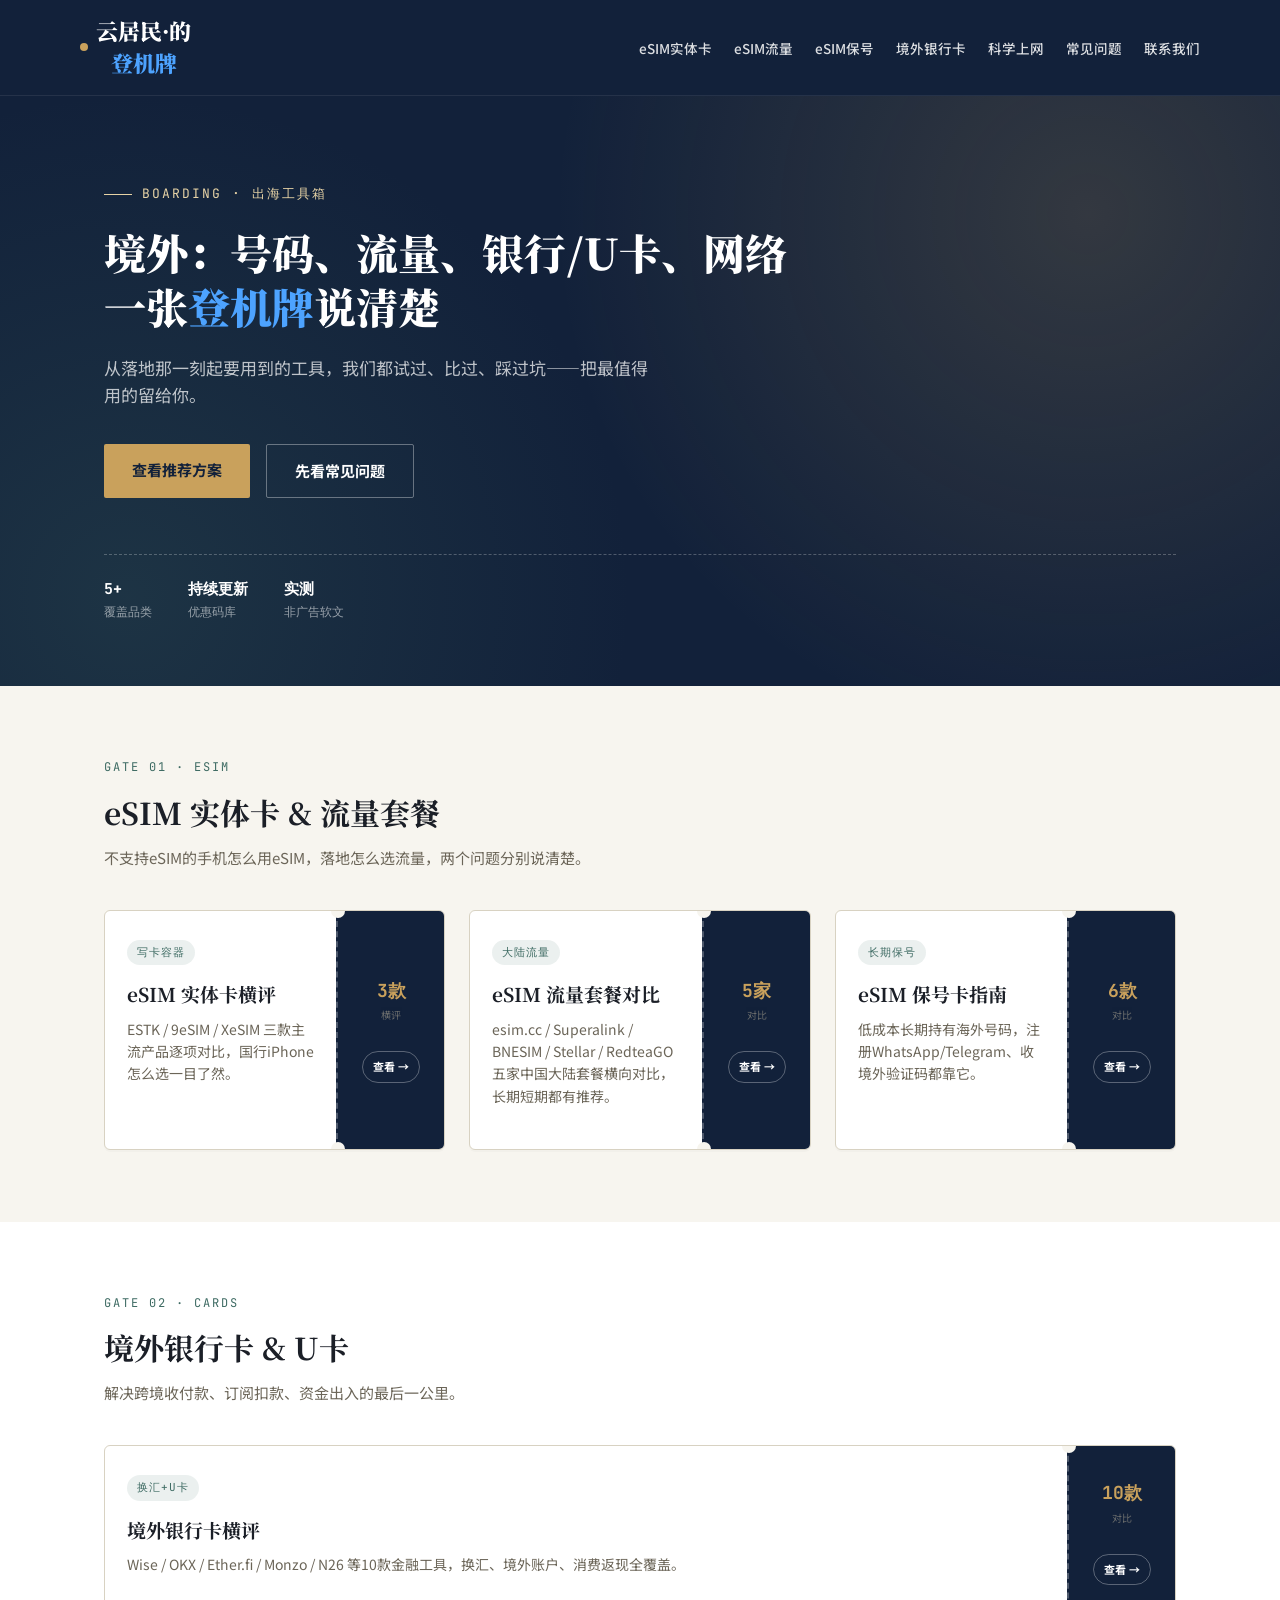
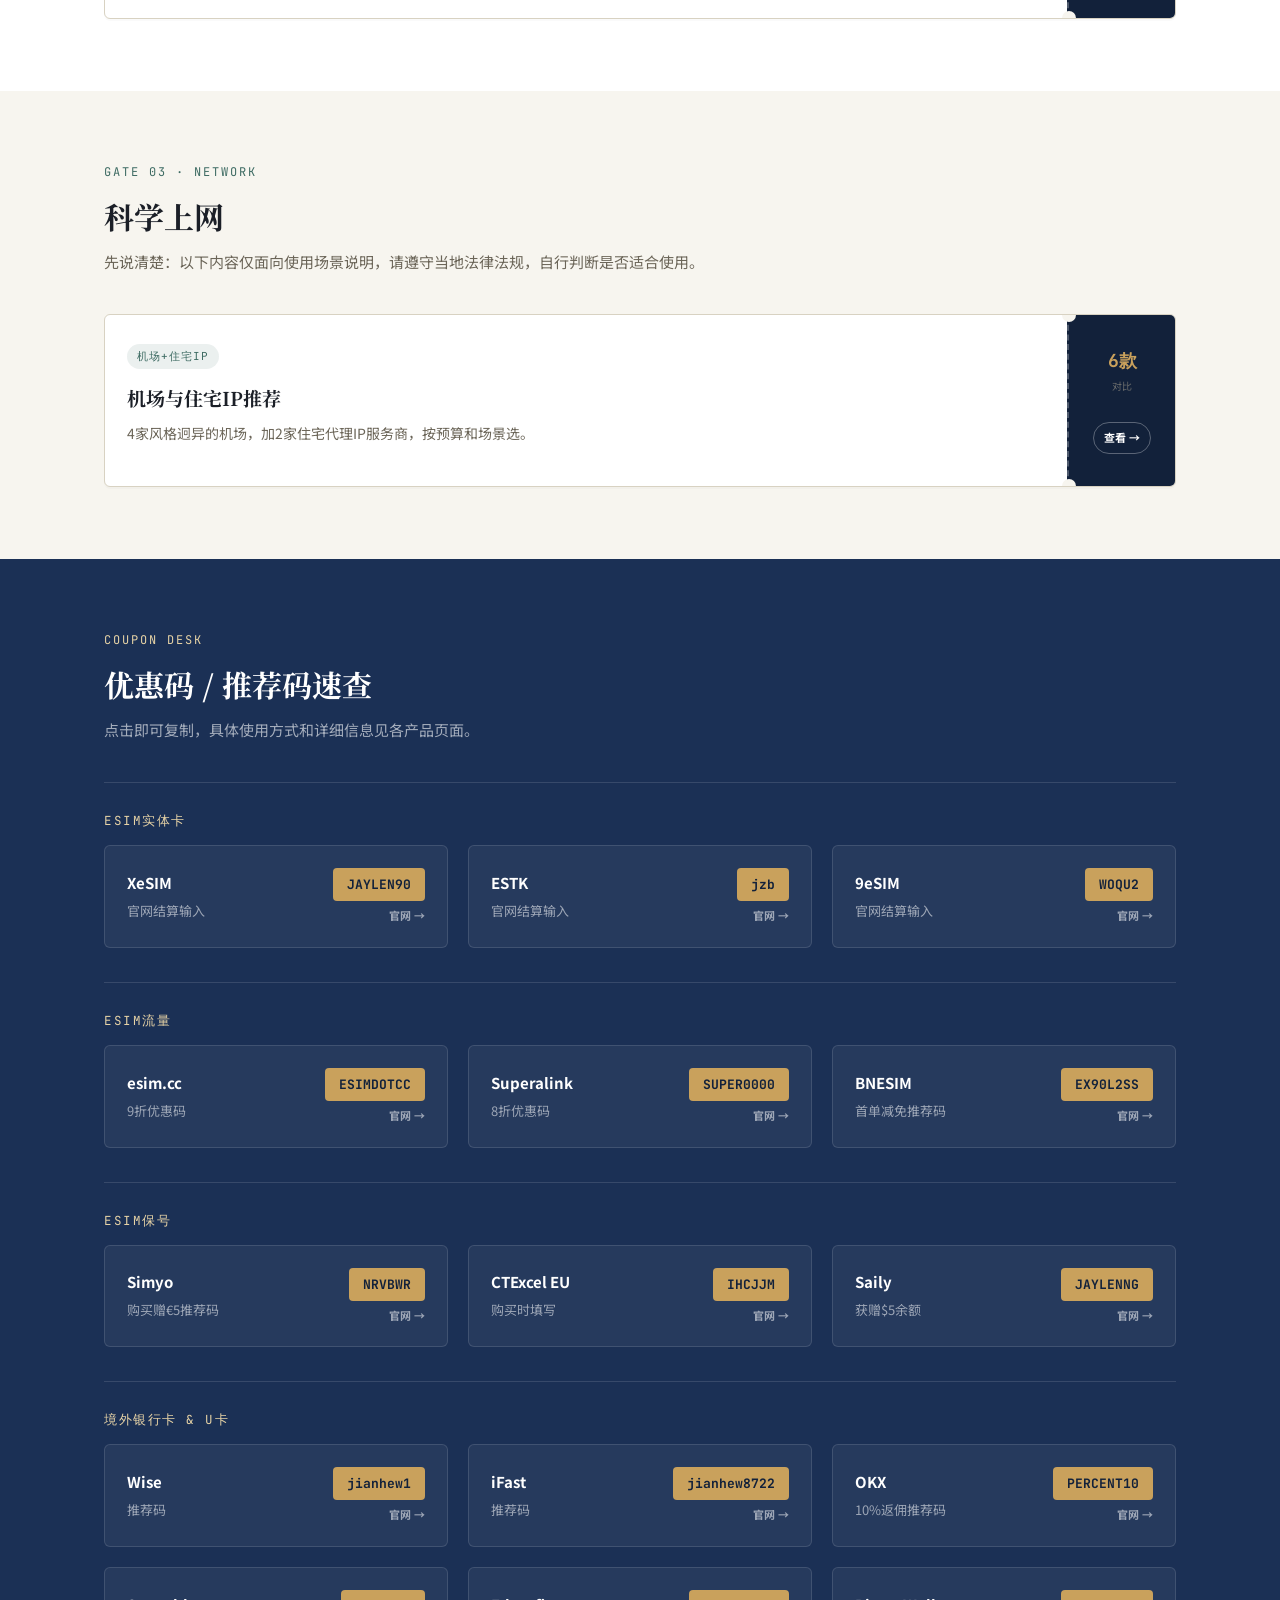
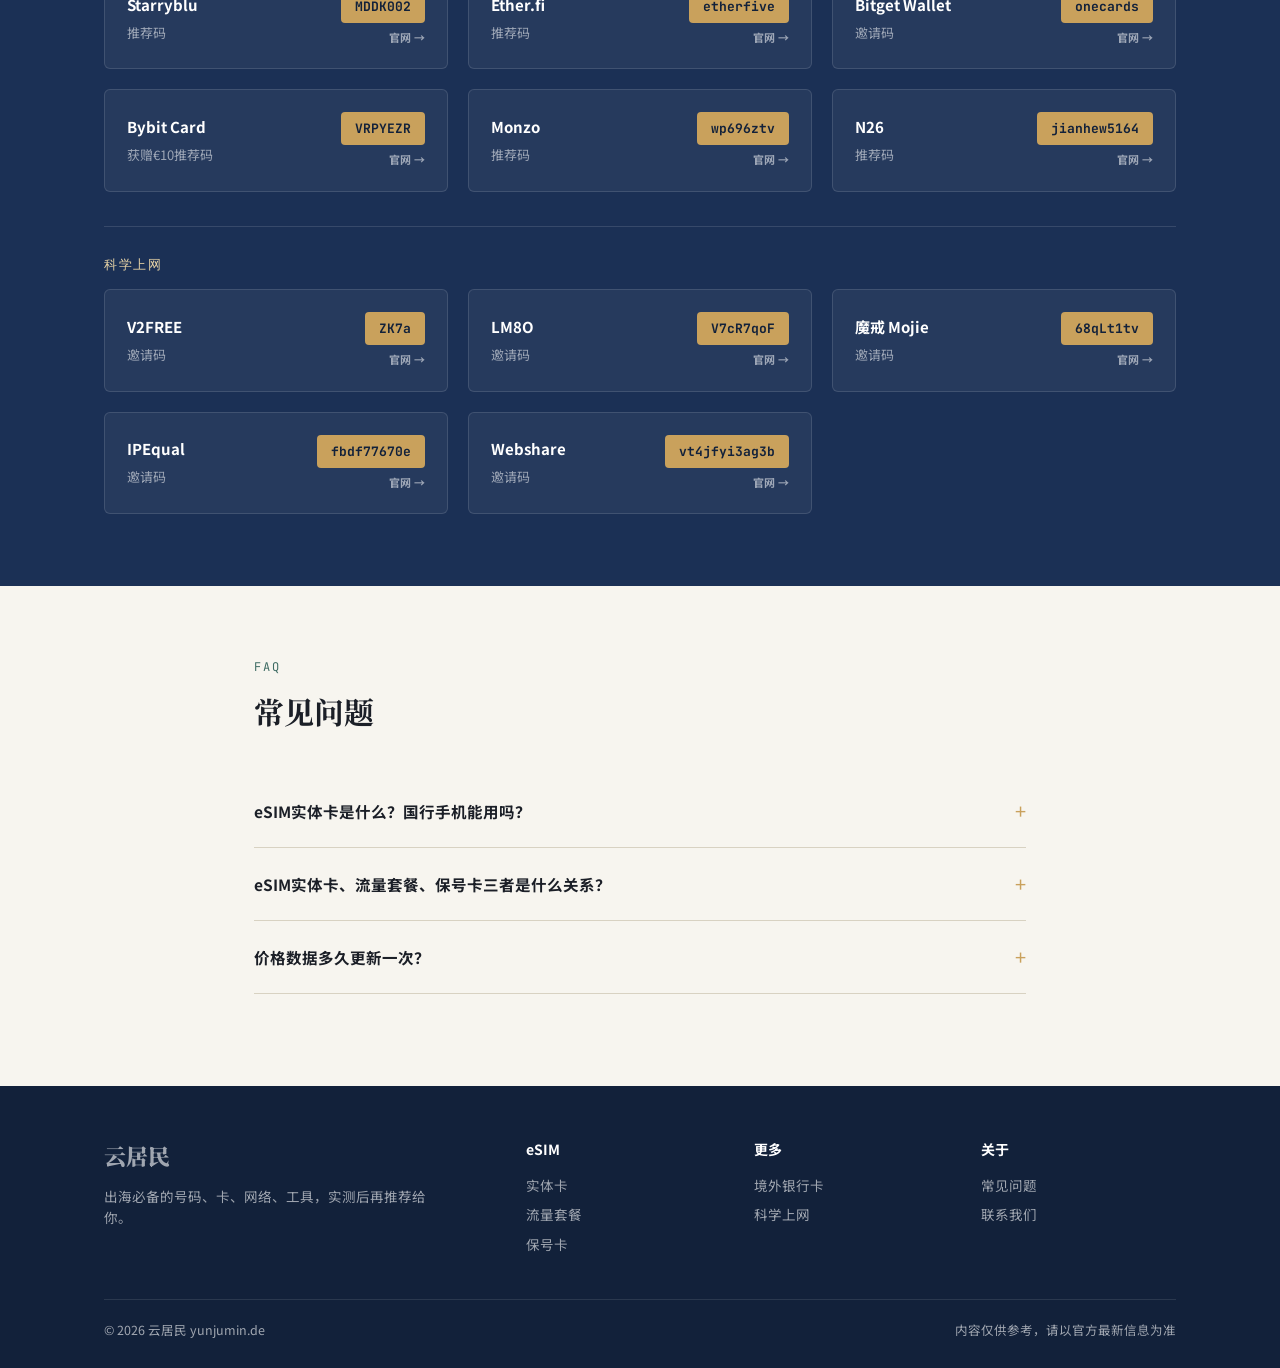
==== index.html @ b4d91a2b "Add files via upload" ====
<!DOCTYPE html>
<html lang="zh-CN">
<head>
<meta charset="UTF-8">
<meta name="viewport" content="width=device-width, initial-scale=1.0">
<title>云居民 · 出海工具箱</title>
<link rel="preconnect" href="https://fonts.googleapis.com">
<link href="https://fonts.googleapis.com/css2?family=Noto+Serif+SC:wght@600;700;900&family=Noto+Sans+SC:wght@400;500;700&family=JetBrains+Mono:wght@400;600&display=swap" rel="stylesheet">
<link rel="stylesheet" href="style.css">
<script src="analytics.js"></script>
</head>
<body>

<header>
  <div class="wrap nav-inner">
    <a href="index.html" class="logo"><span class="dot"></span><span class="logo-text">云居民·的<br><span class="logo-highlight">登机牌</span></span></a>
    <nav>
      <button class="nav-toggle" id="navToggle" aria-label="打开菜单">☰</button>
      <ul id="navList">
        <li><a href="esim-card.html">eSIM实体卡</a></li>
        <li><a href="esim.html">eSIM流量</a></li>
        <li><a href="keepnumber.html">eSIM保号</a></li>
        <li><a href="fxcard.html">境外银行卡</a></li>
        <li><a href="network.html">科学上网</a></li>
        <li><a href="index.html#faq">常见问题</a></li>
        <li><a href="contact.html">联系我们</a></li>
      </ul>
    </nav>
  </div>
</header>
<script>
  document.getElementById('navToggle').addEventListener('click', function(){
    document.getElementById('navList').classList.toggle('open');
  });
</script>

<section class="hero">
  <div class="wrap hero-inner">
    <div class="hero-eyebrow">BOARDING · 出海工具箱</div>
    <h1>境外：号码、流量、银行/U卡、网络<br>一张<span>登机牌</span>说清楚</h1>
    <p class="lead">从落地那一刻起要用到的工具，我们都试过、比过、踩过坑——把最值得用的留给你。</p>
    <div class="hero-actions">
      <a href="esim-card.html" class="btn btn-primary">查看推荐方案</a>
      <a href="#faq" class="btn btn-ghost">先看常见问题</a>
    </div>
    <div class="boarding-strip">
      <div><b>5+</b>覆盖品类</div>
      <div><b>持续更新</b>优惠码库</div>
      <div><b>实测</b>非广告软文</div>
    </div>
  </div>
</section>

<section class="section" id="esim">
  <div class="wrap">
    <div class="section-head">
      <div class="section-eyebrow">Gate 01 · eSIM</div>
      <h2>eSIM 实体卡 &amp; 流量套餐</h2>
      <p>不支持eSIM的手机怎么用eSIM，落地怎么选流量，两个问题分别说清楚。</p>
    </div>
    <div class="ticket-grid">
      <div class="ticket">
        <div class="ticket-main">
          <span class="ticket-tag">写卡容器</span>
          <h3>eSIM 实体卡横评</h3>
          <p>ESTK / 9eSIM / XeSIM 三款主流产品逐项对比，国行iPhone怎么选一目了然。</p>
        </div>
        <div class="ticket-stub">
          <div class="price mono">3款</div>
          <div class="price-note">横评</div>
          <a href="esim-card.html">查看 →</a>
        </div>
      </div>
      <div class="ticket">
        <div class="ticket-main">
          <span class="ticket-tag">大陆流量</span>
          <h3>eSIM 流量套餐对比</h3>
          <p>esim.cc / Superalink / BNESIM / Stellar / RedteaGO 五家中国大陆套餐横向对比，长期短期都有推荐。</p>
        </div>
        <div class="ticket-stub">
          <div class="price mono">5家</div>
          <div class="price-note">对比</div>
          <a href="esim.html">查看 →</a>
        </div>
      </div>
      <div class="ticket">
        <div class="ticket-main">
          <span class="ticket-tag">长期保号</span>
          <h3>eSIM 保号卡指南</h3>
          <p>低成本长期持有海外号码，注册WhatsApp/Telegram、收境外验证码都靠它。</p>
        </div>
        <div class="ticket-stub">
          <div class="price mono">6款</div>
          <div class="price-note">对比</div>
          <a href="keepnumber.html">查看 →</a>
        </div>
      </div>
    </div>
  </div>
</section>

<section class="section" id="card" style="background:var(--white);">
  <div class="wrap">
    <div class="section-head">
      <div class="section-eyebrow">Gate 02 · Cards</div>
      <h2>境外银行卡 &amp; U卡</h2>
      <p>解决跨境收付款、订阅扣款、资金出入的最后一公里。</p>
    </div>
    <div class="ticket-grid">
      <div class="ticket">
        <div class="ticket-main">
          <span class="ticket-tag">换汇+U卡</span>
          <h3>境外银行卡横评</h3>
          <p>Wise / OKX / Ether.fi / Monzo / N26 等10款金融工具，换汇、境外账户、消费返现全覆盖。</p>
        </div>
        <div class="ticket-stub">
          <div class="price mono">10款</div>
          <div class="price-note">对比</div>
          <a href="fxcard.html">查看 →</a>
        </div>
      </div>
    </div>
  </div>
</section>

<section class="section" id="network">
  <div class="wrap">
    <div class="section-head">
      <div class="section-eyebrow">Gate 03 · Network</div>
      <h2>科学上网</h2>
      <p>先说清楚：以下内容仅面向使用场景说明，请遵守当地法律法规，自行判断是否适合使用。</p>
    </div>
    <div class="ticket-grid">
      <div class="ticket">
        <div class="ticket-main">
          <span class="ticket-tag">机场+住宅IP</span>
          <h3>机场与住宅IP推荐</h3>
          <p>4家风格迥异的机场，加2家住宅代理IP服务商，按预算和场景选。</p>
        </div>
        <div class="ticket-stub">
          <div class="price mono">6款</div>
          <div class="price-note">对比</div>
          <a href="network.html">查看 →</a>
        </div>
      </div>
    </div>
  </div>
</section>

<section class="section coupon-section">
  <div class="wrap">
    <div class="section-head">
      <div class="section-eyebrow">Coupon Desk</div>
      <h2>优惠码 / 推荐码速查</h2>
      <p>点击即可复制，具体使用方式和详细信息见各产品页面。</p>
    </div>

    <div class="coupon-subhead">eSIM实体卡</div>
    <div class="coupon-grid">
      <div class="coupon-card">
        <div><div class="name">XeSIM</div><div class="desc">官网结算输入</div></div>
        <div class="coupon-actions">
          <button class="coupon-code" onclick="navigator.clipboard.writeText('JAYLEN90');this.innerText='已复制'">JAYLEN90</button>
        <a class="coupon-site-link" href="https://xesim.cc/?DIST=RUZCFVo%3D" target="_blank" rel="noopener">官网 →</a>
        </div>
      </div>
      <div class="coupon-card">
        <div><div class="name">ESTK</div><div class="desc">官网结算输入</div></div>
        <div class="coupon-actions">
          <button class="coupon-code" onclick="navigator.clipboard.writeText('jzb');this.innerText='已复制'">jzb</button>
        <a class="coupon-site-link" href="https://store.estk.me/?code=jzb" target="_blank" rel="noopener">官网 →</a>
        </div>
      </div>
      <div class="coupon-card">
        <div><div class="name">9eSIM</div><div class="desc">官网结算输入</div></div>
        <div class="coupon-actions">
          <button class="coupon-code" onclick="navigator.clipboard.writeText('WOQU2');this.innerText='已复制'">WOQU2</button>
        <a class="coupon-site-link" href="https://www.9esim.com/?coupon=WOQU2" target="_blank" rel="noopener">官网 →</a>
        </div>
      </div>
    </div>

    <div class="coupon-subhead">eSIM流量</div>
    <div class="coupon-grid">
      <div class="coupon-card">
        <div><div class="name">esim.cc</div><div class="desc">9折优惠码</div></div>
        <div class="coupon-actions">
          <button class="coupon-code" onclick="navigator.clipboard.writeText('ESIMDOTCC');this.innerText='已复制'">ESIMDOTCC</button>
        <a class="coupon-site-link" href="https://www.esim.cc/?affiliate=ESIMDOTCC" target="_blank" rel="noopener">官网 →</a>
        </div>
      </div>
      <div class="coupon-card">
        <div><div class="name">Superalink</div><div class="desc">8折优惠码</div></div>
        <div class="coupon-actions">
          <button class="coupon-code" onclick="navigator.clipboard.writeText('SUPER0000');this.innerText='已复制'">SUPER0000</button>
        <a class="coupon-site-link" href="https://www.superalink.com/en/destination/aff/SUPER0000" target="_blank" rel="noopener">官网 →</a>
        </div>
      </div>
      <div class="coupon-card">
        <div><div class="name">BNESIM</div><div class="desc">首单减免推荐码</div></div>
        <div class="coupon-actions">
          <button class="coupon-code" onclick="navigator.clipboard.writeText('EX90L2SS');this.innerText='已复制'">EX90L2SS</button>
        <a class="coupon-site-link" href="https://apps.bnesim.com/?esim_app=1" target="_blank" rel="noopener">官网 →</a>
        </div>
      </div>
    </div>

    <div class="coupon-subhead">eSIM保号</div>
    <div class="coupon-grid">
      <div class="coupon-card">
        <div><div class="name">Simyo</div><div class="desc">购买赠€5推荐码</div></div>
        <div class="coupon-actions">
          <button class="coupon-code" onclick="navigator.clipboard.writeText('NRVBWR');this.innerText='已复制'">NRVBWR</button>
        <a class="coupon-site-link" href="https://www.simyo.nl/sim-only/bestellen?referer=NRVBWR" target="_blank" rel="noopener">官网 →</a>
        </div>
      </div>
      <div class="coupon-card">
        <div><div class="name">CTExcel EU</div><div class="desc">购买时填写</div></div>
        <div class="coupon-actions">
          <button class="coupon-code" onclick="navigator.clipboard.writeText('IHCJJM');this.innerText='已复制'">IHCJJM</button>
        <a class="coupon-site-link" href="https://www.ctexcel.com/uk/buyCard/buyCardPackage/1?recommendCode=IHCJJM" target="_blank" rel="noopener">官网 →</a>
        </div>
      </div>
      <div class="coupon-card">
        <div><div class="name">Saily</div><div class="desc">获赠$5余额</div></div>
        <div class="coupon-actions">
          <button class="coupon-code" onclick="navigator.clipboard.writeText('JAYLENNG');this.innerText='已复制'">JAYLENNG</button>
        <a class="coupon-site-link" href="https://saily.com/" target="_blank" rel="noopener">官网 →</a>
        </div>
      </div>
    </div>

    <div class="coupon-subhead">境外银行卡 &amp; U卡</div>
    <div class="coupon-grid">
      <div class="coupon-card">
        <div><div class="name">Wise</div><div class="desc">推荐码</div></div>
        <div class="coupon-actions">
          <button class="coupon-code" onclick="navigator.clipboard.writeText('jianhew1');this.innerText='已复制'">jianhew1</button>
        <a class="coupon-site-link" href="https://wise.com/invite/ilpc/jianhew1" target="_blank" rel="noopener">官网 →</a>
        </div>
      </div>
      <div class="coupon-card">
        <div><div class="name">iFast</div><div class="desc">推荐码</div></div>
        <div class="coupon-actions">
          <button class="coupon-code" onclick="navigator.clipboard.writeText('jianhew8722');this.innerText='已复制'">jianhew8722</button>
        <a class="coupon-site-link" href="https://www.ifastgb.com/tellafriend/jianhew8722" target="_blank" rel="noopener">官网 →</a>
        </div>
      </div>
      <div class="coupon-card">
        <div><div class="name">OKX</div><div class="desc">10%返佣推荐码</div></div>
        <div class="coupon-actions">
          <button class="coupon-code" onclick="navigator.clipboard.writeText('PERCENT10');this.innerText='已复制'">PERCENT10</button>
        <a class="coupon-site-link" href="https://oyidl.net/ul/6CngT5?channelId=PERCENT10" target="_blank" rel="noopener">官网 →</a>
        </div>
      </div>
      <div class="coupon-card">
        <div><div class="name">Starryblu</div><div class="desc">推荐码</div></div>
        <div class="coupon-actions">
          <button class="coupon-code" onclick="navigator.clipboard.writeText('MDDK002');this.innerText='已复制'">MDDK002</button>
        <a class="coupon-site-link" href="https://sg.starryblu.com/x/6Rxesn7r" target="_blank" rel="noopener">官网 →</a>
        </div>
      </div>
      <div class="coupon-card">
        <div><div class="name">Ether.fi</div><div class="desc">推荐码</div></div>
        <div class="coupon-actions">
          <button class="coupon-code" onclick="navigator.clipboard.writeText('etherfive');this.innerText='已复制'">etherfive</button>
        <a class="coupon-site-link" href="https://ether.fi/@etherfive" target="_blank" rel="noopener">官网 →</a>
        </div>
      </div>
      <div class="coupon-card">
        <div><div class="name">Bitget Wallet</div><div class="desc">邀请码</div></div>
        <div class="coupon-actions">
          <button class="coupon-code" onclick="navigator.clipboard.writeText('onecards');this.innerText='已复制'">onecards</button>
        <a class="coupon-site-link" href="https://web3.bgw.live/share/s3TCE?inviteCode=onecards" target="_blank" rel="noopener">官网 →</a>
        </div>
      </div>
      <div class="coupon-card">
        <div><div class="name">Bybit Card</div><div class="desc">获赠€10推荐码</div></div>
        <div class="coupon-actions">
          <button class="coupon-code" onclick="navigator.clipboard.writeText('VRPYEZR');this.innerText='已复制'">VRPYEZR</button>
        <a class="coupon-site-link" href="https://www.bybit.eu/cards/?ref=VRPYEZR&source=applet_invite" target="_blank" rel="noopener">官网 →</a>
        </div>
      </div>
      <div class="coupon-card">
        <div><div class="name">Monzo</div><div class="desc">推荐码</div></div>
        <div class="coupon-actions">
          <button class="coupon-code" onclick="navigator.clipboard.writeText('wp696ztv');this.innerText='已复制'">wp696ztv</button>
        <a class="coupon-site-link" href="https://join.monzo.com/c/wp696ztv" target="_blank" rel="noopener">官网 →</a>
        </div>
      </div>
      <div class="coupon-card">
        <div><div class="name">N26</div><div class="desc">推荐码</div></div>
        <div class="coupon-actions">
          <button class="coupon-code" onclick="navigator.clipboard.writeText('jianhew5164');this.innerText='已复制'">jianhew5164</button>
        <a class="coupon-site-link" href="https://n26.com/r/jianhew5164?cid=F15&lang=en" target="_blank" rel="noopener">官网 →</a>
        </div>
      </div>
    </div>

    <div class="coupon-subhead">科学上网</div>
    <div class="coupon-grid">
      <div class="coupon-card">
        <div><div class="name">V2FREE</div><div class="desc">邀请码</div></div>
        <div class="coupon-actions">
          <button class="coupon-code" onclick="navigator.clipboard.writeText('ZK7a');this.innerText='已复制'">ZK7a</button>
        <a class="coupon-site-link" href="https://w1.soxo.top/auth/register?code=ZK7a" target="_blank" rel="noopener">官网 →</a>
        </div>
      </div>
      <div class="coupon-card">
        <div><div class="name">LM8O</div><div class="desc">邀请码</div></div>
        <div class="coupon-actions">
          <button class="coupon-code" onclick="navigator.clipboard.writeText('V7cR7qoF');this.innerText='已复制'">V7cR7qoF</button>
        <a class="coupon-site-link" href="https://vip.lm8o.com/#/register?code=V7cR7qoF" target="_blank" rel="noopener">官网 →</a>
        </div>
      </div>
      <div class="coupon-card">
        <div><div class="name">魔戒 Mojie</div><div class="desc">邀请码</div></div>
        <div class="coupon-actions">
          <button class="coupon-code" onclick="navigator.clipboard.writeText('68qLt1tv');this.innerText='已复制'">68qLt1tv</button>
        <a class="coupon-site-link" href="https://mojie.me/#/register?code=68qLt1tv" target="_blank" rel="noopener">官网 →</a>
        </div>
      </div>
      <div class="coupon-card">
        <div><div class="name">IPEqual</div><div class="desc">邀请码</div></div>
        <div class="coupon-actions">
          <button class="coupon-code" onclick="navigator.clipboard.writeText('fbdf77670e');this.innerText='已复制'">fbdf77670e</button>
        <a class="coupon-site-link" href="https://www.ipequal.com/?ref=fbdf77670e" target="_blank" rel="noopener">官网 →</a>
        </div>
      </div>
      <div class="coupon-card">
        <div><div class="name">Webshare</div><div class="desc">邀请码</div></div>
        <div class="coupon-actions">
          <button class="coupon-code" onclick="navigator.clipboard.writeText('vt4jfyi3ag3b');this.innerText='已复制'">vt4jfyi3ag3b</button>
        <a class="coupon-site-link" href="https://www.webshare.io/?referral_code=vt4jfyi3ag3b" target="_blank" rel="noopener">官网 →</a>
        </div>
      </div>
    </div>
  </div>
</section>

<section class="section" id="faq">
  <div class="wrap" style="max-width:820px;">
    <div class="section-head">
      <div class="section-eyebrow">FAQ</div>
      <h2>常见问题</h2>
    </div>
    <details class="faq-item">
      <summary>eSIM实体卡是什么？国行手机能用吗？</summary>
      <p>它是一张可插拔的eUICC芯片卡，插入不支持eSIM的手机（含国行等eSIM被禁用的机型）后，就能像eSIM手机一样下载、切换多个运营商Profile。详细横评见"eSIM实体卡"页面。</p>
    </details>
    <details class="faq-item">
      <summary>eSIM实体卡、流量套餐、保号卡三者是什么关系？</summary>
      <p>手机是载体，实体卡是容器（手机不支持eSIM时才需要），流量套餐是装进容器里的Profile，保号卡则是用来长期持有一个海外号码。四者可以自由组合。</p>
    </details>
    <details class="faq-item">
      <summary>价格数据多久更新一次？</summary>
      <p>各产品价格、优惠码会随官网调整，建议下单前以官网实时页面为准，本站数据仅供参考。</p>
    </details>
  </div>
</section>

<footer>
  <div class="wrap">
    <div class="footer-grid">
      <div>
        <a href="index.html" class="logo" style="margin-bottom:12px;display:flex;">云居民</a>
        <p style="font-size:13.5px;max-width:340px;">出海必备的号码、卡、网络、工具，实测后再推荐给你。</p>
      </div>
      <div>
        <h4>eSIM</h4>
        <ul>
          <li><a href="esim-card.html">实体卡</a></li>
          <li><a href="esim.html">流量套餐</a></li>
          <li><a href="keepnumber.html">保号卡</a></li>
        </ul>
      </div>
      <div>
        <h4>更多</h4>
        <ul>
          <li><a href="fxcard.html">境外银行卡</a></li>
          <li><a href="network.html">科学上网</a></li>
        </ul>
      </div>
      <div>
        <h4>关于</h4>
        <ul>
          <li><a href="index.html#faq">常见问题</a></li>
          <li><a href="contact.html">联系我们</a></li>
        </ul>
      </div>
    </div>
    <div class="footer-bottom">
      <span>© 2026 云居民 yunjumin.de</span>
      <span>内容仅供参考，请以官方最新信息为准</span>
    </div>
  </div>
</footer>

</body>
</html>
---- style.css ----
/* ============================================================
   全局变量 —— 想整站换配色，只改这里
   ============================================================ */
:root{
  --ink:#1B1F27;
  --paper:#F7F5EF;
  --navy:#12213A;
  --navy-2:#1B3055;
  --gold:#C9A15C;
  --gold-soft:#E7D3A6;
  --teal:#3E6B63;
  --blue:#4DA3FF;
  --line:#D8D2C2;
  --white:#FFFFFF;
  --good:#3E6B63;
}
*{box-sizing:border-box;margin:0;padding:0;}
html{scroll-behavior:smooth;}
body{font-family:'Noto Sans SC',sans-serif;background:var(--paper);color:var(--ink);line-height:1.6;}
h1,h2,h3,.serif{font-family:'Noto Serif SC',serif;}
.mono{font-family:'JetBrains Mono',monospace;}
a{color:inherit;text-decoration:none;}
.wrap{max-width:1120px;margin:0 auto;padding:0 24px;}
img{max-width:100%;display:block;}

/* ============================================================
   顶部导航栏
   ============================================================ */
header{background:var(--navy);color:var(--white);position:sticky;top:0;z-index:50;border-bottom:1px solid rgba(255,255,255,.08);}
.nav-inner{display:flex;align-items:center;justify-content:space-between;padding:18px 0;}
.logo{font-family:'Noto Serif SC',serif;font-weight:900;font-size:22px;display:flex;align-items:center;gap:8px;}
.logo .logo-text{line-height:1.2;text-align:center;display:flex;flex-direction:column;}
.logo .logo-highlight{color:var(--blue);display:block;margin-top:6px;}
.logo .dot{width:8px;height:8px;border-radius:50%;background:var(--gold);}
nav ul{display:flex;gap:22px;list-style:none;flex-wrap:wrap;}
nav a{font-size:13.5px;font-weight:500;opacity:.85;transition:opacity .2s;white-space:nowrap;}
nav a:hover{opacity:1;color:var(--gold-soft);}
.nav-toggle{display:none;background:none;border:none;color:var(--white);font-size:22px;cursor:pointer;}
@media(max-width:900px){
  nav ul{display:none;position:absolute;top:100%;left:0;right:0;background:var(--navy);flex-direction:column;gap:0;border-top:1px solid rgba(255,255,255,.08);max-height:80vh;overflow-y:auto;}
  nav ul.open{display:flex;}
  nav ul li{border-bottom:1px solid rgba(255,255,255,.06);}
  nav ul li a{display:block;padding:15px 24px;}
  .nav-toggle{display:block;}
}

/* ============================================================
   首屏 Hero（仅首页使用）
   ============================================================ */
.hero{background:var(--navy);color:var(--white);padding:88px 0 64px;position:relative;overflow:hidden;}
.hero::before{content:"";position:absolute;inset:0;background-image:radial-gradient(circle at 85% 20%, rgba(201,161,92,.18), transparent 45%),radial-gradient(circle at 10% 85%, rgba(62,107,99,.25), transparent 40%);pointer-events:none;}
.hero-inner{position:relative;z-index:1;}
.hero-eyebrow{font-family:'JetBrains Mono',monospace;font-size:13px;letter-spacing:2px;color:var(--gold-soft);text-transform:uppercase;display:flex;align-items:center;gap:10px;margin-bottom:20px;}
.hero-eyebrow::before{content:"";width:28px;height:1px;background:var(--gold-soft);}
.hero h1{font-size:clamp(24px,4vw,42px);font-weight:900;line-height:1.3;max-width:760px;margin-bottom:20px;}
.hero h1 span{color:var(--blue);}
.hero p.lead{font-size:17px;color:rgba(255,255,255,.72);max-width:560px;margin-bottom:36px;}
.hero-actions{display:flex;gap:16px;flex-wrap:wrap;}
.btn{display:inline-block;padding:14px 28px;font-weight:700;font-size:15px;border-radius:2px;transition:transform .15s, box-shadow .15s;}
.btn-primary{background:var(--gold);color:var(--navy);}
.btn-primary:hover{transform:translateY(-2px);box-shadow:0 8px 20px rgba(201,161,92,.35);}
.btn-ghost{border:1px solid rgba(255,255,255,.35);color:var(--white);}
.btn-ghost:hover{border-color:var(--gold-soft);color:var(--gold-soft);}
.boarding-strip{margin-top:56px;border-top:1px dashed rgba(255,255,255,.25);padding-top:22px;display:flex;gap:36px;flex-wrap:wrap;font-family:'JetBrains Mono',monospace;font-size:12px;color:rgba(255,255,255,.55);}
.boarding-strip b{display:block;color:var(--white);font-size:15px;margin-bottom:2px;}

/* ============================================================
   页面标题区（子页面用，替代Hero）
   ============================================================ */
.page-head{padding:48px 0 8px;}
.crumb{font-family:'JetBrains Mono',monospace;font-size:12px;letter-spacing:2px;color:var(--teal);text-transform:uppercase;margin-bottom:14px;}
.page-head h1{font-size:clamp(26px,4vw,36px);font-weight:900;margin-bottom:14px;}
.page-head .intro{max-width:680px;color:#6b6558;font-size:15px;}

/* ============================================================
   通用板块标题
   ============================================================ */
.section{padding:72px 0;}
.section-head{margin-bottom:40px;max-width:640px;}
.section-eyebrow{font-family:'JetBrains Mono',monospace;font-size:12px;letter-spacing:2px;color:var(--teal);text-transform:uppercase;margin-bottom:10px;}
.section-head h2{font-size:30px;font-weight:700;}
.section-head p{color:#6b6558;margin-top:10px;font-size:15px;}
.pick-label{font-family:'JetBrains Mono',monospace;font-size:12px;letter-spacing:2px;color:var(--gold);text-transform:uppercase;margin:44px 0 6px;}
.pick-title{font-size:22px;font-weight:700;margin-bottom:10px;}
.pick-note{color:#6b6558;font-size:14px;max-width:720px;margin-bottom:28px;}

/* ============================================================
   首页"票根卡片"
   ============================================================ */
.ticket-grid{display:grid;grid-template-columns:repeat(auto-fit, minmax(280px,1fr));gap:24px;}
.ticket{background:var(--white);border:1px solid var(--line);border-radius:6px;overflow:hidden;display:flex;box-shadow:0 2px 0 rgba(0,0,0,.02);transition:box-shadow .2s, transform .2s;}
.ticket:hover{box-shadow:0 14px 30px rgba(18,33,58,.10);transform:translateY(-3px);}
.ticket-main{flex:1;padding:26px 22px;}
.ticket-tag{display:inline-block;font-family:'JetBrains Mono',monospace;font-size:11px;letter-spacing:1px;background:rgba(62,107,99,.10);color:var(--teal);padding:4px 10px;border-radius:20px;margin-bottom:14px;}
.ticket h3{font-size:19px;font-weight:700;margin-bottom:8px;}
.ticket p{font-size:14px;color:#6b6558;margin-bottom:16px;}
.ticket-stub{width:108px;flex-shrink:0;background:var(--navy);color:var(--white);display:flex;flex-direction:column;align-items:center;justify-content:center;position:relative;padding:16px 10px;border-left:2px dashed rgba(255,255,255,.25);}
.ticket-stub::before,.ticket-stub::after{content:"";position:absolute;left:-7px;width:14px;height:14px;background:var(--paper);border-radius:50%;}
.ticket-stub::before{top:-7px;}
.ticket-stub::after{bottom:-7px;}
.ticket-stub .price{font-family:'JetBrains Mono',monospace;font-weight:700;font-size:18px;color:var(--gold);}
.ticket-stub .price-note{font-size:10px;opacity:.6;margin-top:2px;}
.ticket-stub a{margin-top:12px;font-size:11px;font-weight:700;border:1px solid rgba(255,255,255,.3);padding:6px 10px;border-radius:20px;}

/* ============================================================
   子页面"方案推荐卡片"（带checklist + 优惠码）
   ============================================================ */
.plan-grid{display:grid;grid-template-columns:repeat(auto-fit,minmax(280px,1fr));gap:22px;margin-bottom:14px;}
.plan-card{background:var(--white);border:1px solid var(--line);border-radius:8px;overflow:hidden;display:flex;flex-direction:column;transition:box-shadow .2s, transform .2s;}
.plan-card:hover{box-shadow:0 14px 30px rgba(18,33,58,.10);transform:translateY(-3px);}
.plan-card.featured{border-color:var(--gold);box-shadow:0 8px 24px rgba(201,161,92,.18);}
.plan-body{padding:24px 22px 20px;flex:1;}
.plan-badge{width:34px;height:34px;border-radius:50%;background:var(--navy);color:var(--white);display:flex;align-items:center;justify-content:center;font-weight:700;font-size:14px;margin-bottom:14px;}
.plan-card.featured .plan-badge{background:var(--gold);color:var(--navy);}
.plan-name{font-size:18px;font-weight:700;margin-bottom:4px;}
.plan-sub{font-size:12.5px;color:var(--teal);font-family:'JetBrains Mono',monospace;margin-bottom:16px;}
.feature-pill{display:inline-flex;align-items:center;gap:6px;background:rgba(62,107,99,.12);color:var(--teal);font-size:12px;font-weight:700;padding:6px 12px;border-radius:20px;margin-bottom:14px;}
.plan-list{list-style:none;font-size:13.5px;color:#4a4638;}
.plan-list li{padding-left:20px;position:relative;margin-bottom:9px;}
.plan-list li::before{content:"✓";position:absolute;left:0;color:var(--good);font-weight:700;}
.plan-coupon{background:var(--navy);padding:16px 22px;display:flex;align-items:center;justify-content:space-between;gap:10px;}
.plan-coupon .label{font-size:11px;color:rgba(255,255,255,.55);margin-bottom:4px;}
.plan-coupon .code{font-family:'JetBrains Mono',monospace;color:var(--gold-soft);font-weight:700;font-size:15px;}
.copy-btn{background:var(--gold);color:var(--navy);border:none;border-radius:4px;padding:8px 14px;font-size:12.5px;font-weight:700;cursor:pointer;transition:background .15s;white-space:nowrap;}
.copy-btn:hover{background:var(--gold-soft);}
.copy-btn.copied{background:var(--good);color:var(--white);}
.plan-links{padding:12px 22px 18px;font-size:12.5px;display:flex;gap:16px;flex-wrap:wrap;}
.plan-links a{color:var(--teal);font-weight:700;}
.plan-links a:hover{text-decoration:underline;}
.price-note{font-size:11.5px;color:#a39d8c;padding:0 22px 16px;}
.ip-note{background:rgba(62,107,99,.08);border-left:3px solid var(--teal);padding:12px 16px;font-size:13.5px;color:#3d382d;border-radius:4px;margin-bottom:16px;}
.disclaimer{font-size:12px;color:#8a8474;margin:8px 0 46px;}

/* ============================================================
   联系表单
   ============================================================ */
.contact-form{display:flex;flex-direction:column;gap:6px;margin-top:20px;}
.form-label{font-size:13px;font-weight:700;color:var(--navy);margin-top:14px;}
.form-input{
  font-family:'Noto Sans SC',sans-serif;font-size:14px;color:var(--ink);
  border:1px solid var(--line);border-radius:6px;padding:12px 14px;
  background:var(--white);resize:vertical;
}
.form-input:focus{outline:none;border-color:var(--teal);}
.contact-form button{margin-top:20px;padding:14px 28px;border-radius:2px;font-weight:700;font-size:15px;}

/* ============================================================
   品牌快切标签条
   ============================================================ */
.brand-tabs{display:flex;flex-wrap:wrap;align-items:center;gap:10px;padding:14px 0;border-top:1px solid var(--line);border-bottom:1px solid var(--line);margin-bottom:40px;}
.brand-tab{font-size:13px;font-weight:700;color:#6b6558;padding:8px 16px;border-radius:20px;border:1px solid transparent;background:none;cursor:pointer;font-family:'Noto Sans SC',sans-serif;}
.brand-tab:hover{border-color:var(--line);}
.brand-tab.active{background:var(--navy);color:var(--white);}
.brand-tab.jump{background:var(--navy);color:var(--white);margin-left:auto;display:flex;align-items:center;gap:6px;padding:9px 18px;}
.brand-tab.jump:hover{background:var(--navy-2);}
.brand-tab.jump.active{background:var(--gold);color:var(--navy);}

/* ============================================================
   对比表格
   ============================================================ */
.compare-wrap{overflow-x:auto;border:1px solid var(--line);border-radius:6px;margin-bottom:20px;}
table.compare{width:100%;border-collapse:collapse;background:var(--white);min-width:680px;}
table.compare th,table.compare td{padding:15px 18px;text-align:left;font-size:13.5px;border-bottom:1px solid var(--line);vertical-align:top;}
table.compare thead th{background:var(--navy);color:var(--white);font-family:'JetBrains Mono',monospace;font-weight:600;font-size:12px;letter-spacing:.5px;text-transform:uppercase;}
table.compare tbody th{background:rgba(62,107,99,.06);font-weight:700;font-size:13px;white-space:nowrap;}
table.compare tbody tr:last-child td, table.compare tbody tr:last-child th{border-bottom:none;}
table.compare tbody tr:hover td{background:rgba(62,107,99,.04);}
.cell-good{color:var(--good);font-weight:700;}
.pill{display:inline-block;padding:3px 10px;border-radius:20px;font-size:12px;font-weight:700;}
.pill-good{background:rgba(62,107,99,.12);color:var(--teal);}
.pill-mid{background:rgba(201,161,92,.15);color:#8a6a2c;}

/* ============================================================
   优惠码专区
   ============================================================ */
.coupon-section{background:var(--navy-2);color:var(--white);}
.coupon-section .section-head p{color:rgba(255,255,255,.6);}
.coupon-section .section-eyebrow{color:var(--gold-soft);}
.coupon-grid{display:grid;grid-template-columns:repeat(auto-fit,minmax(260px,1fr));gap:20px;}
.coupon-card{background:rgba(255,255,255,.05);border:1px solid rgba(255,255,255,.12);border-radius:6px;padding:22px;display:flex;justify-content:space-between;align-items:center;gap:14px;flex-wrap:wrap;}
.coupon-card .name{font-weight:700;font-size:15px;margin-bottom:6px;}
.coupon-card .desc{font-size:13px;color:rgba(255,255,255,.55);}
.coupon-code{font-family:'JetBrains Mono',monospace;background:var(--gold);color:var(--navy);padding:8px 14px;border-radius:4px;font-weight:700;font-size:13px;white-space:nowrap;border:none;cursor:pointer;}
.coupon-actions{display:flex;flex-direction:column;align-items:flex-end;gap:6px;}
.coupon-site-link{font-size:11px;color:rgba(255,255,255,.55);font-weight:700;}
.coupon-site-link:hover{color:var(--gold-soft);}
.coupon-subhead{color:var(--gold-soft);font-family:'JetBrains Mono',monospace;font-size:12.5px;letter-spacing:1.5px;text-transform:uppercase;margin:34px 0 14px;border-top:1px solid rgba(255,255,255,.12);padding-top:28px;}
.coupon-subhead:first-of-type{border-top:none;padding-top:0;margin-top:8px;}

/* ============================================================
   教程步骤条
   ============================================================ */
.guide-card{background:var(--white);border:1px solid var(--line);border-radius:8px;padding:26px 24px;margin-bottom:20px;}
.guide-card h3{font-size:17px;font-weight:700;margin-bottom:6px;}
.guide-card .guide-note{font-size:13.5px;color:#6b6558;margin-bottom:16px;}
.guide-steps{list-style:none;counter-reset:step;}
.guide-steps li{counter-increment:step;padding-left:36px;position:relative;margin-bottom:14px;font-size:14px;color:#3d382d;}
.guide-steps li::before{
  content:counter(step);position:absolute;left:0;top:-1px;
  width:24px;height:24px;border-radius:50%;background:var(--teal);color:var(--white);
  font-family:'JetBrains Mono',monospace;font-weight:700;font-size:12px;
  display:flex;align-items:center;justify-content:center;
}
.guide-steps b{color:var(--navy);}

/* ============================================================
   FAQ
   ============================================================ */
.faq-item{border-bottom:1px solid var(--line);padding:20px 0;}
.faq-item summary{cursor:pointer;font-weight:700;font-size:15.5px;list-style:none;display:flex;justify-content:space-between;align-items:center;gap:16px;}
.faq-item summary::-webkit-details-marker{display:none;}
.faq-item summary::after{content:"+";font-size:20px;color:var(--gold);font-weight:400;}
.faq-item[open] summary::after{content:"–";}
.faq-item p{margin-top:12px;color:#6b6558;font-size:14.5px;max-width:720px;}

/* ============================================================
   页脚
   ============================================================ */
footer{background:var(--navy);color:rgba(255,255,255,.6);padding:52px 0 28px;margin-top:20px;}
.footer-grid{display:grid;grid-template-columns:2fr 1fr 1fr 1fr;gap:32px;margin-bottom:36px;}
.footer-grid h4{color:var(--white);font-size:14px;margin-bottom:14px;}
.footer-grid ul{list-style:none;}
.footer-grid li{margin-bottom:8px;font-size:13.5px;}
.footer-grid li a:hover{color:var(--gold-soft);}
.footer-bottom{border-top:1px solid rgba(255,255,255,.1);padding-top:20px;font-size:12.5px;display:flex;justify-content:space-between;flex-wrap:wrap;gap:10px;}
@media(max-width:700px){.footer-grid{grid-template-columns:1fr 1fr;}}
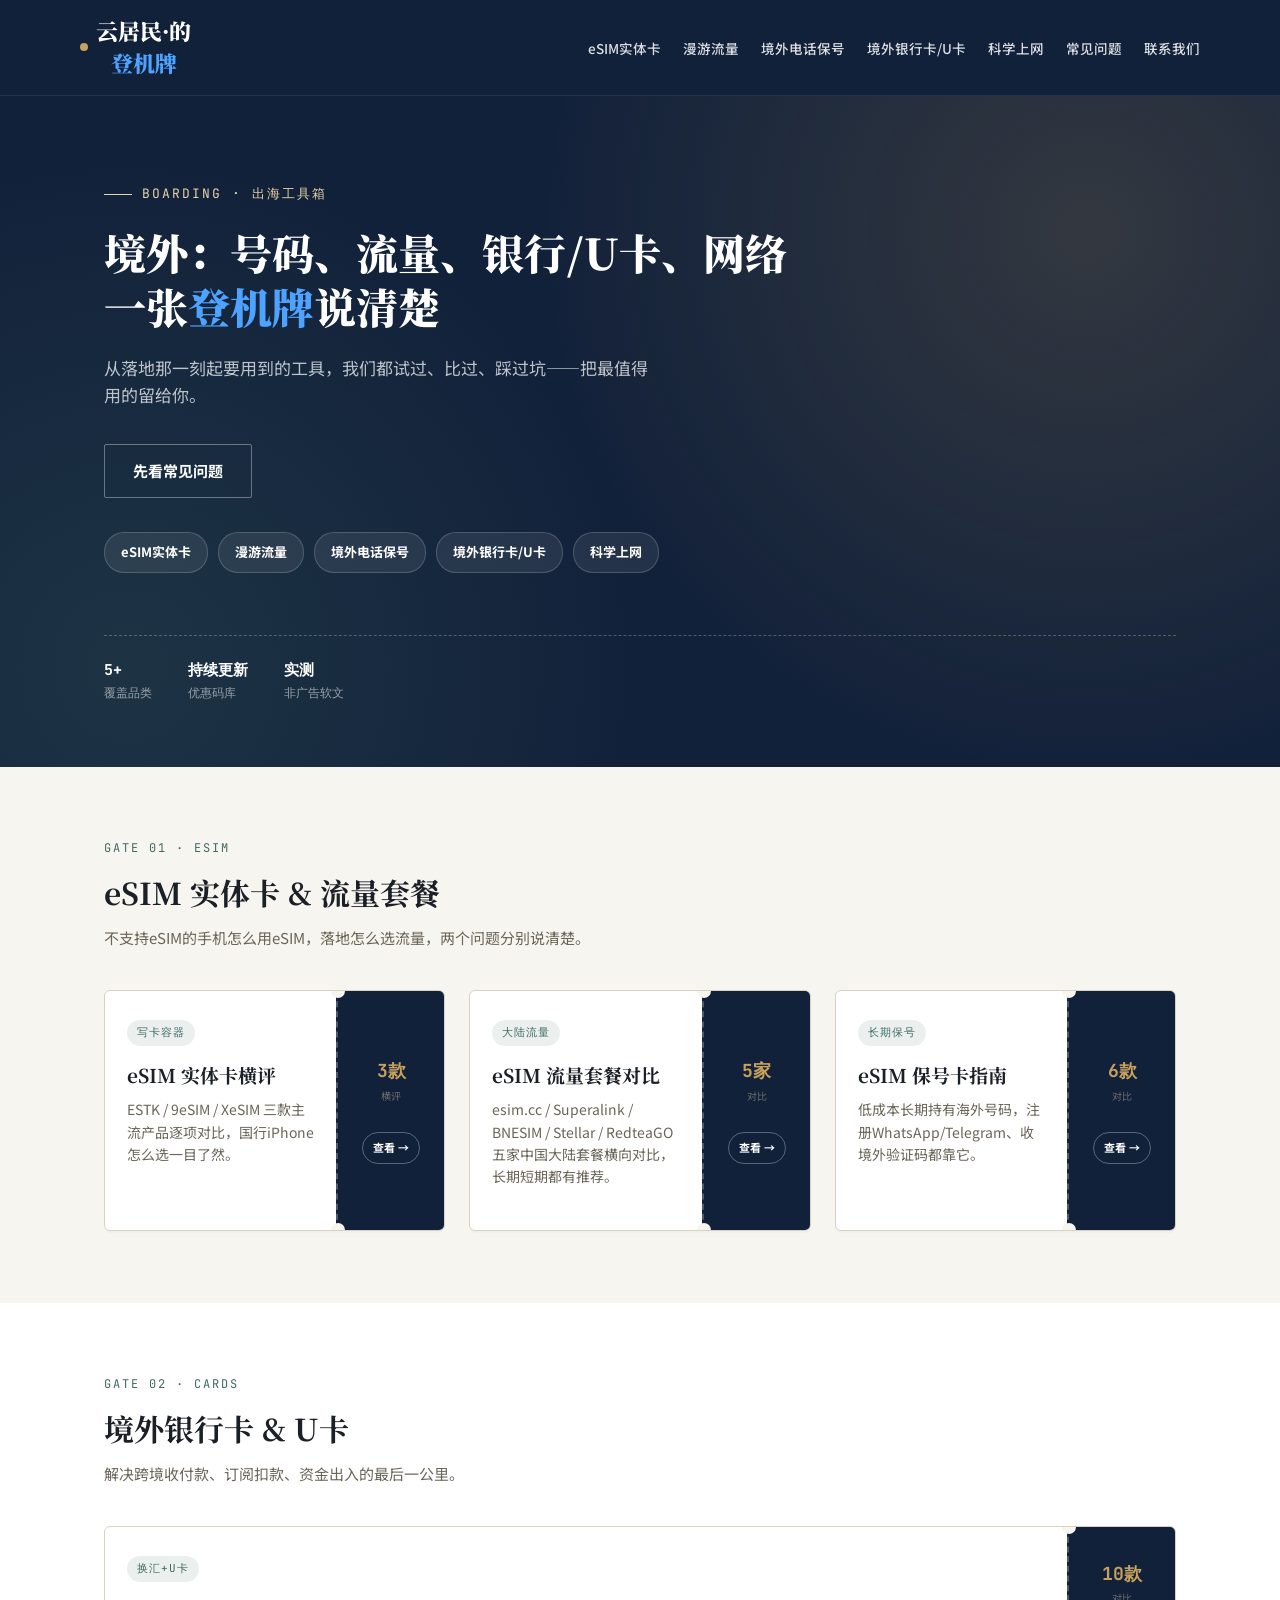
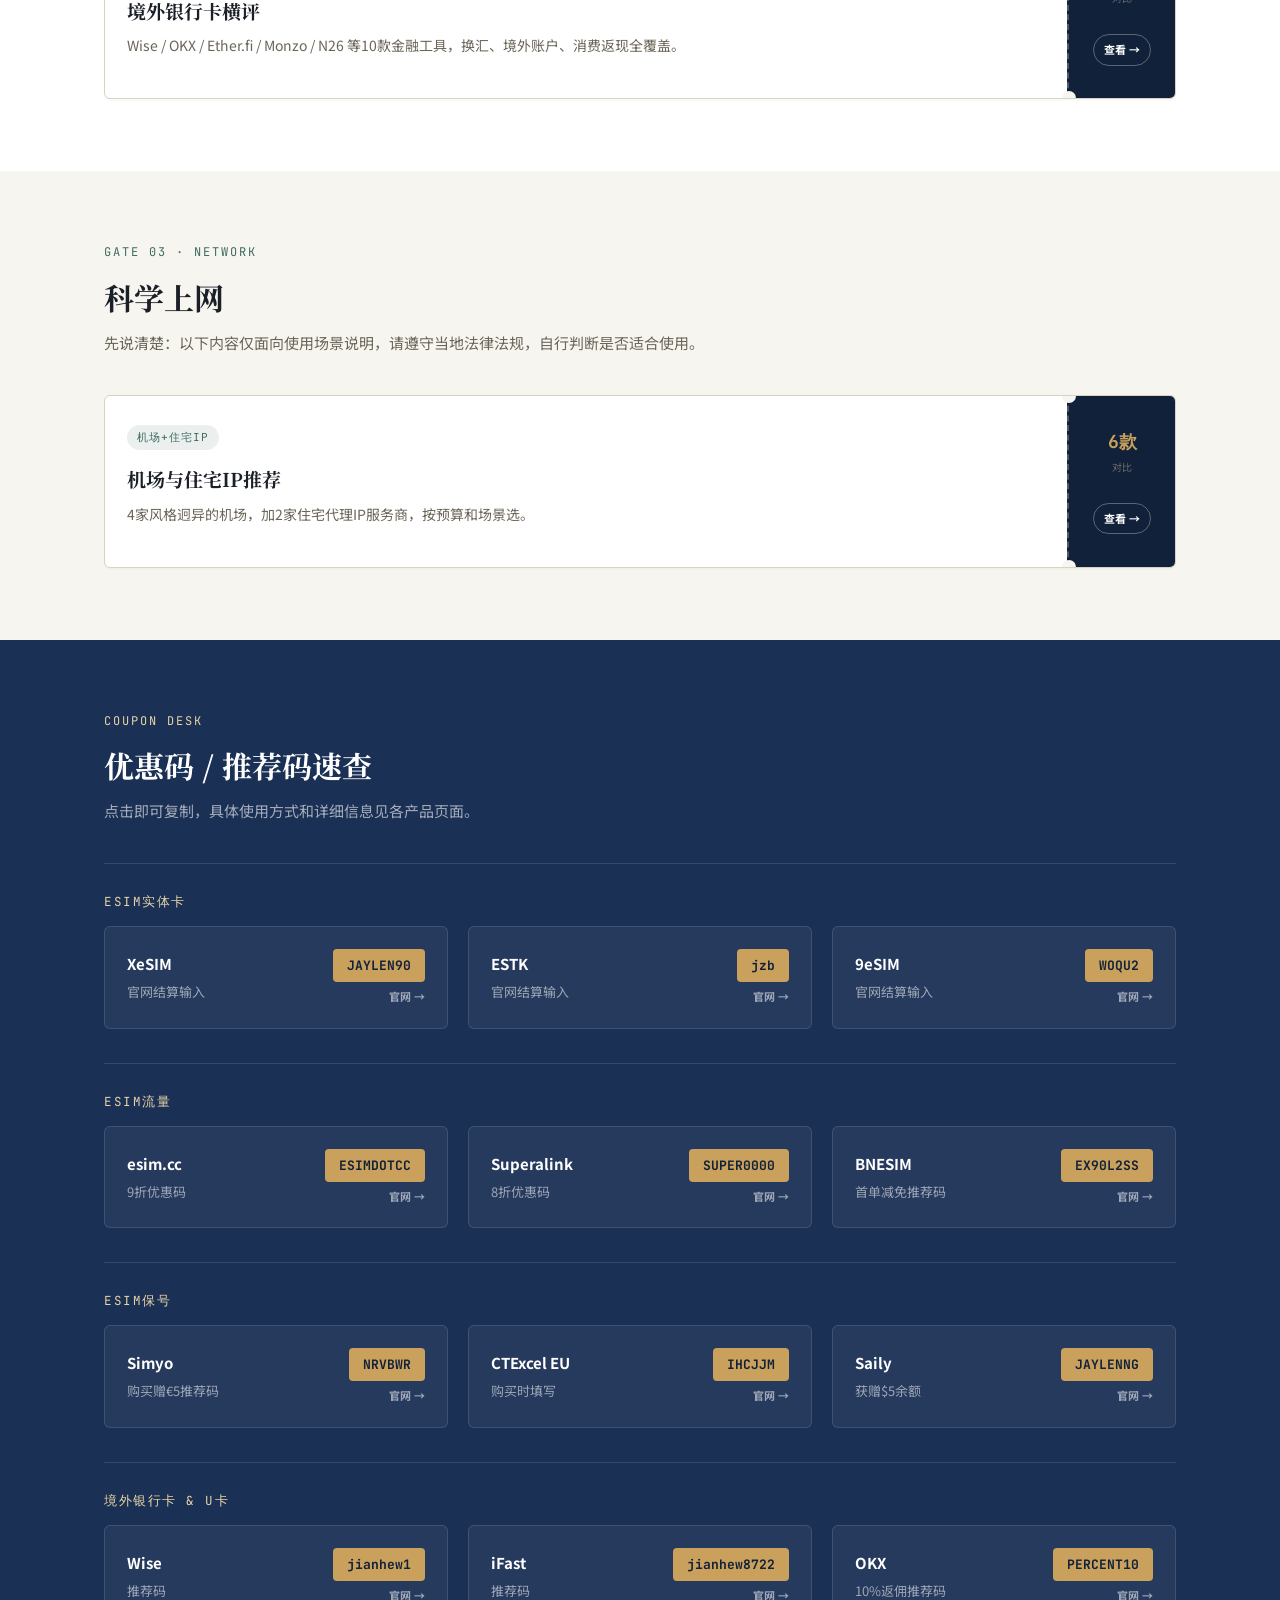
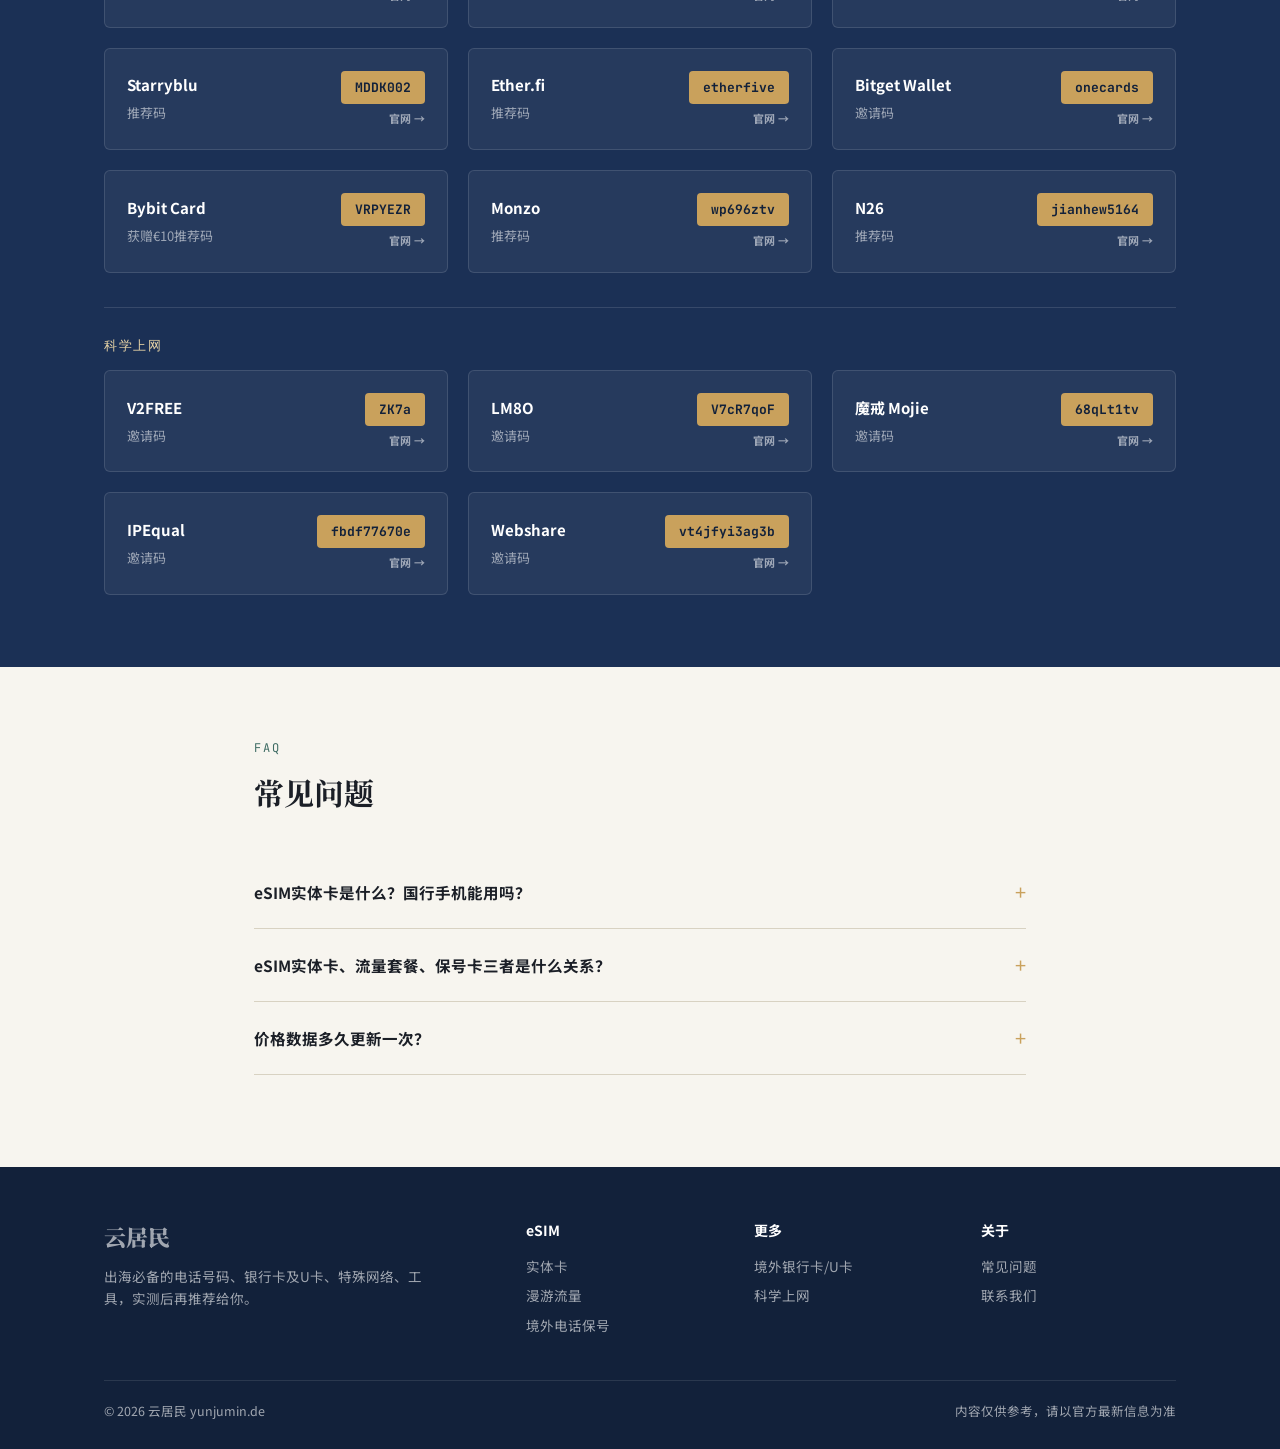
==== commit 862fe244: "Add files via upload" ====
--- a/index.html
+++ b/index.html
@@ -18,9 +18,9 @@
       <button class="nav-toggle" id="navToggle" aria-label="打开菜单">☰</button>
       <ul id="navList">
         <li><a href="esim-card.html">eSIM实体卡</a></li>
-        <li><a href="esim.html">eSIM流量</a></li>
-        <li><a href="keepnumber.html">eSIM保号</a></li>
-        <li><a href="fxcard.html">境外银行卡</a></li>
+        <li><a href="esim.html">漫游流量</a></li>
+        <li><a href="keepnumber.html">境外电话保号</a></li>
+        <li><a href="fxcard.html">境外银行卡/U卡</a></li>
         <li><a href="network.html">科学上网</a></li>
         <li><a href="index.html#faq">常见问题</a></li>
         <li><a href="contact.html">联系我们</a></li>
@@ -40,8 +40,14 @@
     <h1>境外：号码、流量、银行/U卡、网络<br>一张<span>登机牌</span>说清楚</h1>
     <p class="lead">从落地那一刻起要用到的工具，我们都试过、比过、踩过坑——把最值得用的留给你。</p>
     <div class="hero-actions">
-      <a href="esim-card.html" class="btn btn-primary">查看推荐方案</a>
       <a href="#faq" class="btn btn-ghost">先看常见问题</a>
+    </div>
+    <div class="quick-cats">
+      <a href="esim-card.html">eSIM实体卡</a>
+      <a href="esim.html">漫游流量</a>
+      <a href="keepnumber.html">境外电话保号</a>
+      <a href="fxcard.html">境外银行卡/U卡</a>
+      <a href="network.html">科学上网</a>
     </div>
     <div class="boarding-strip">
       <div><b>5+</b>覆盖品类</div>
@@ -364,20 +370,20 @@
     <div class="footer-grid">
       <div>
         <a href="index.html" class="logo" style="margin-bottom:12px;display:flex;">云居民</a>
-        <p style="font-size:13.5px;max-width:340px;">出海必备的号码、卡、网络、工具，实测后再推荐给你。</p>
+        <p style="font-size:13.5px;max-width:340px;">出海必备的电话号码、银行卡及U卡、特殊网络、工具，实测后再推荐给你。</p>
       </div>
       <div>
         <h4>eSIM</h4>
         <ul>
           <li><a href="esim-card.html">实体卡</a></li>
-          <li><a href="esim.html">流量套餐</a></li>
-          <li><a href="keepnumber.html">保号卡</a></li>
+          <li><a href="esim.html">漫游流量</a></li>
+          <li><a href="keepnumber.html">境外电话保号</a></li>
         </ul>
       </div>
       <div>
         <h4>更多</h4>
         <ul>
-          <li><a href="fxcard.html">境外银行卡</a></li>
+          <li><a href="fxcard.html">境外银行卡/U卡</a></li>
           <li><a href="network.html">科学上网</a></li>
         </ul>
       </div>
--- a/style.css
+++ b/style.css
@@ -63,6 +63,18 @@
 .btn-ghost:hover{border-color:var(--gold-soft);color:var(--gold-soft);}
 .boarding-strip{margin-top:56px;border-top:1px dashed rgba(255,255,255,.25);padding-top:22px;display:flex;gap:36px;flex-wrap:wrap;font-family:'JetBrains Mono',monospace;font-size:12px;color:rgba(255,255,255,.55);}
 .boarding-strip b{display:block;color:var(--white);font-size:15px;margin-bottom:2px;}
+
+/* ============================================================
+   首页Hero下方的分类速览条 —— 手机端也直接可见，不依赖顶部汉堡菜单
+   ============================================================ */
+.quick-cats{display:flex;gap:10px;overflow-x:auto;padding:2px 0 6px;margin-top:32px;-webkit-overflow-scrolling:touch;scrollbar-width:none;}
+.quick-cats::-webkit-scrollbar{display:none;}
+.quick-cats a{
+  flex-shrink:0;background:rgba(255,255,255,.08);border:1px solid rgba(255,255,255,.18);
+  color:var(--white);font-size:13px;font-weight:700;padding:9px 16px;border-radius:20px;white-space:nowrap;
+  transition:border-color .15s, color .15s;
+}
+.quick-cats a:hover{border-color:var(--gold-soft);color:var(--gold-soft);}
 
 /* ============================================================
    页面标题区（子页面用，替代Hero）
@@ -124,6 +136,8 @@
 .copy-btn{background:var(--gold);color:var(--navy);border:none;border-radius:4px;padding:8px 14px;font-size:12.5px;font-weight:700;cursor:pointer;transition:background .15s;white-space:nowrap;}
 .copy-btn:hover{background:var(--gold-soft);}
 .copy-btn.copied{background:var(--good);color:var(--white);}
+.inline-copy{font-family:'JetBrains Mono',monospace;background:rgba(62,107,99,.10);color:var(--teal);border:none;padding:2px 8px;border-radius:4px;cursor:pointer;font-weight:700;font-size:inherit;}
+.inline-copy.copied{background:var(--good);color:var(--white);}
 .plan-links{padding:12px 22px 18px;font-size:12.5px;display:flex;gap:16px;flex-wrap:wrap;}
 .plan-links a{color:var(--teal);font-weight:700;}
 .plan-links a:hover{text-decoration:underline;}
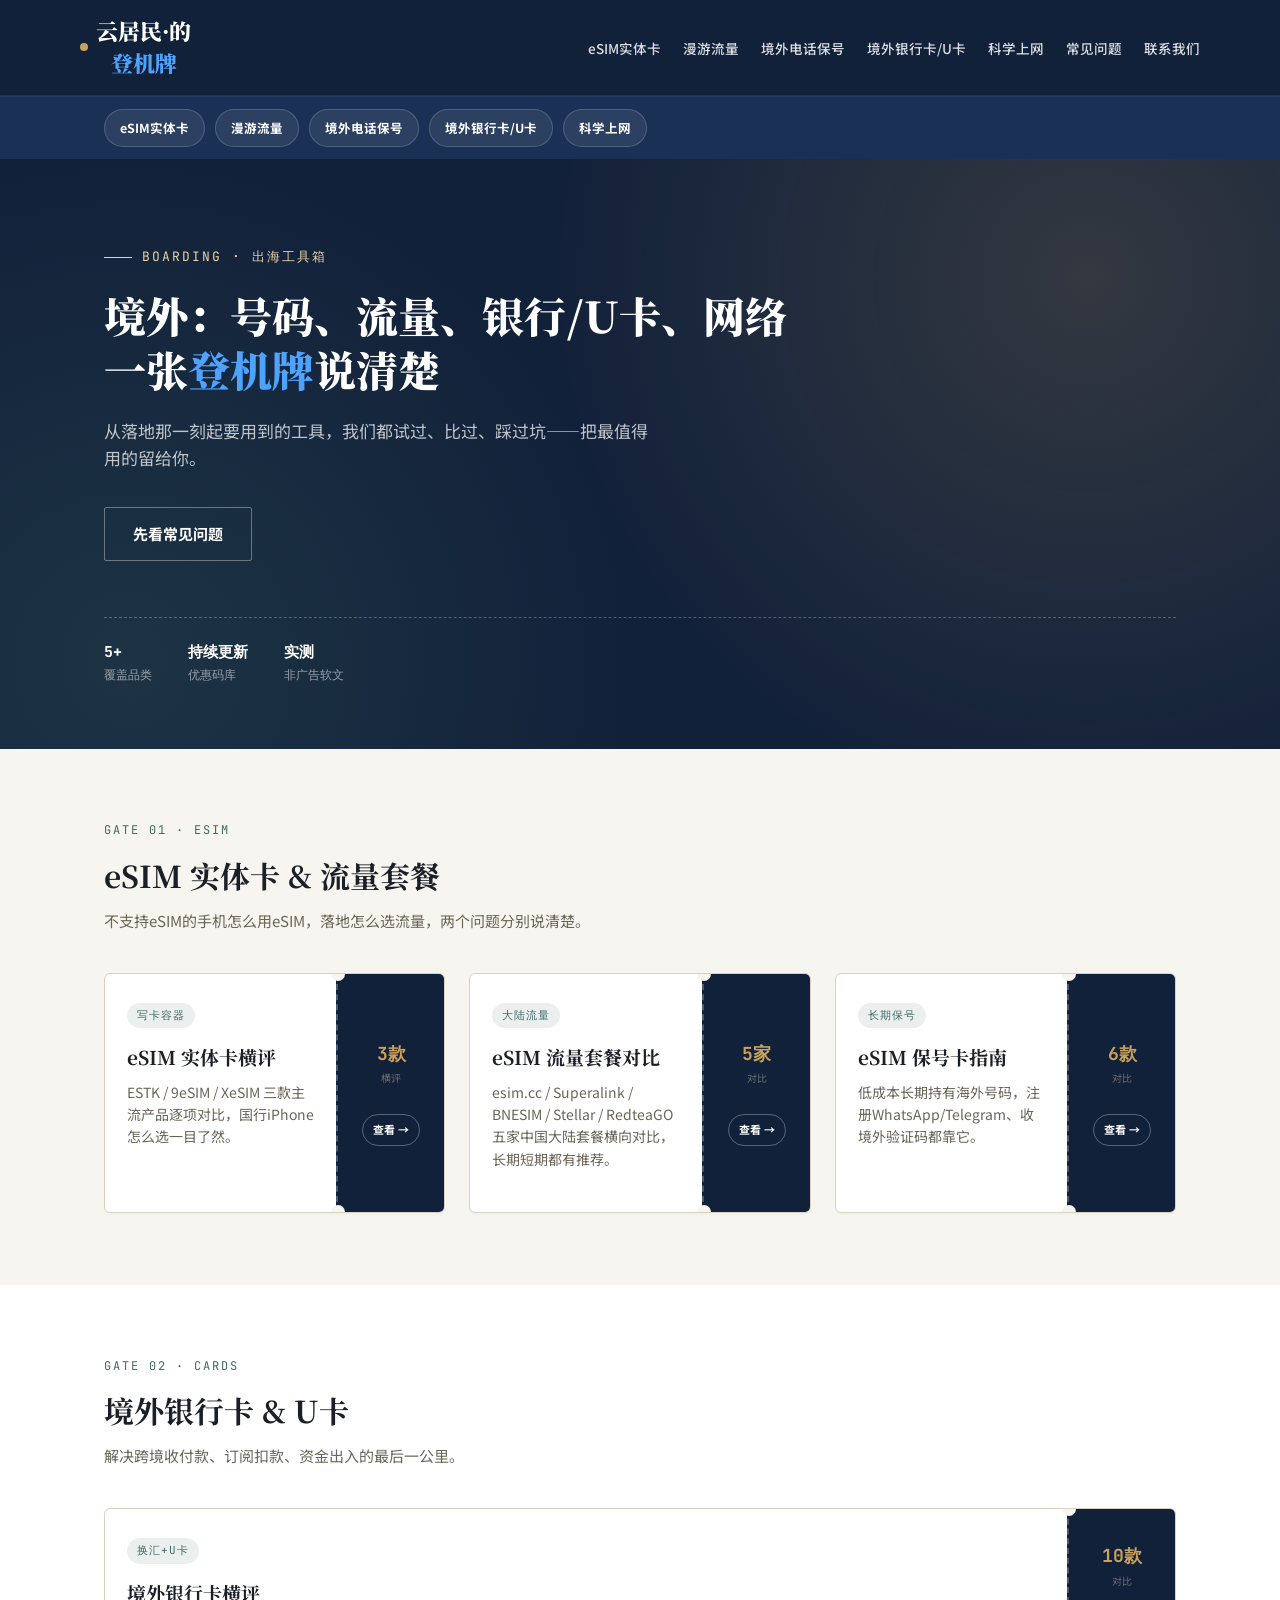
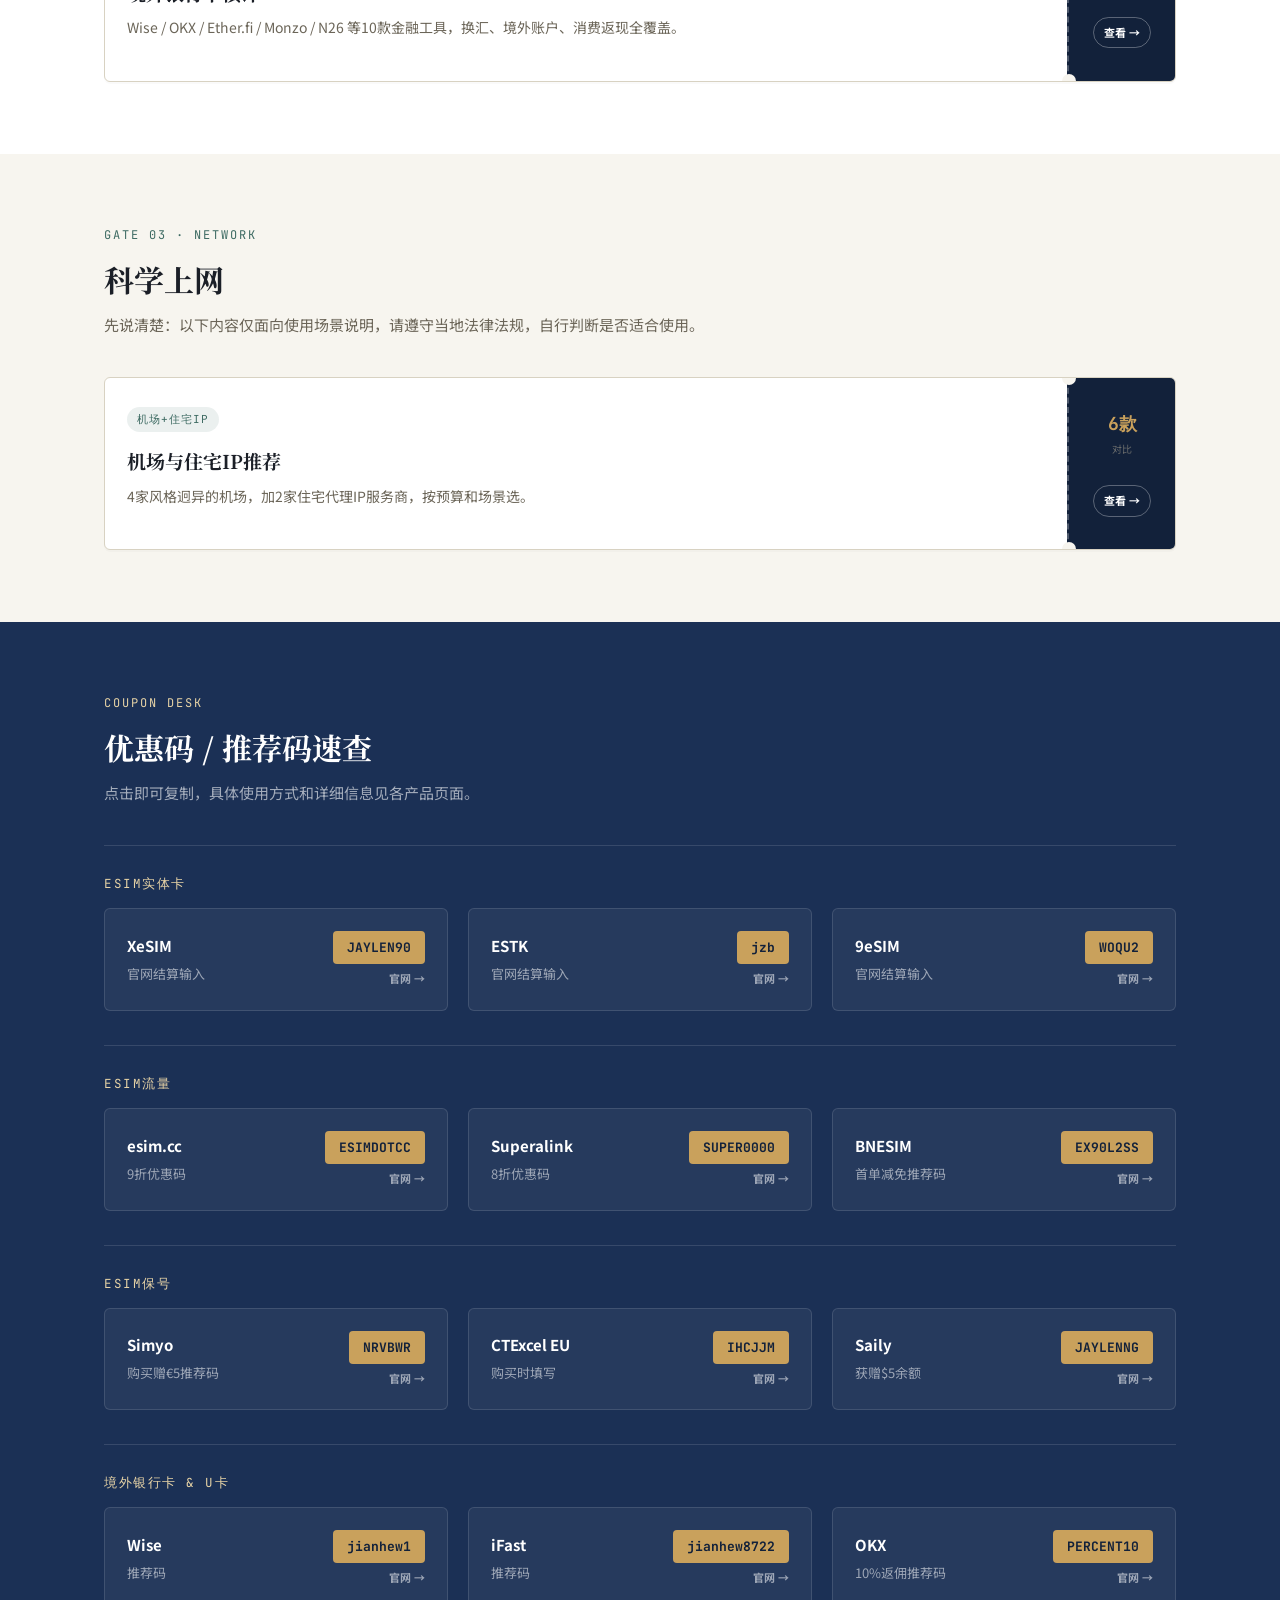
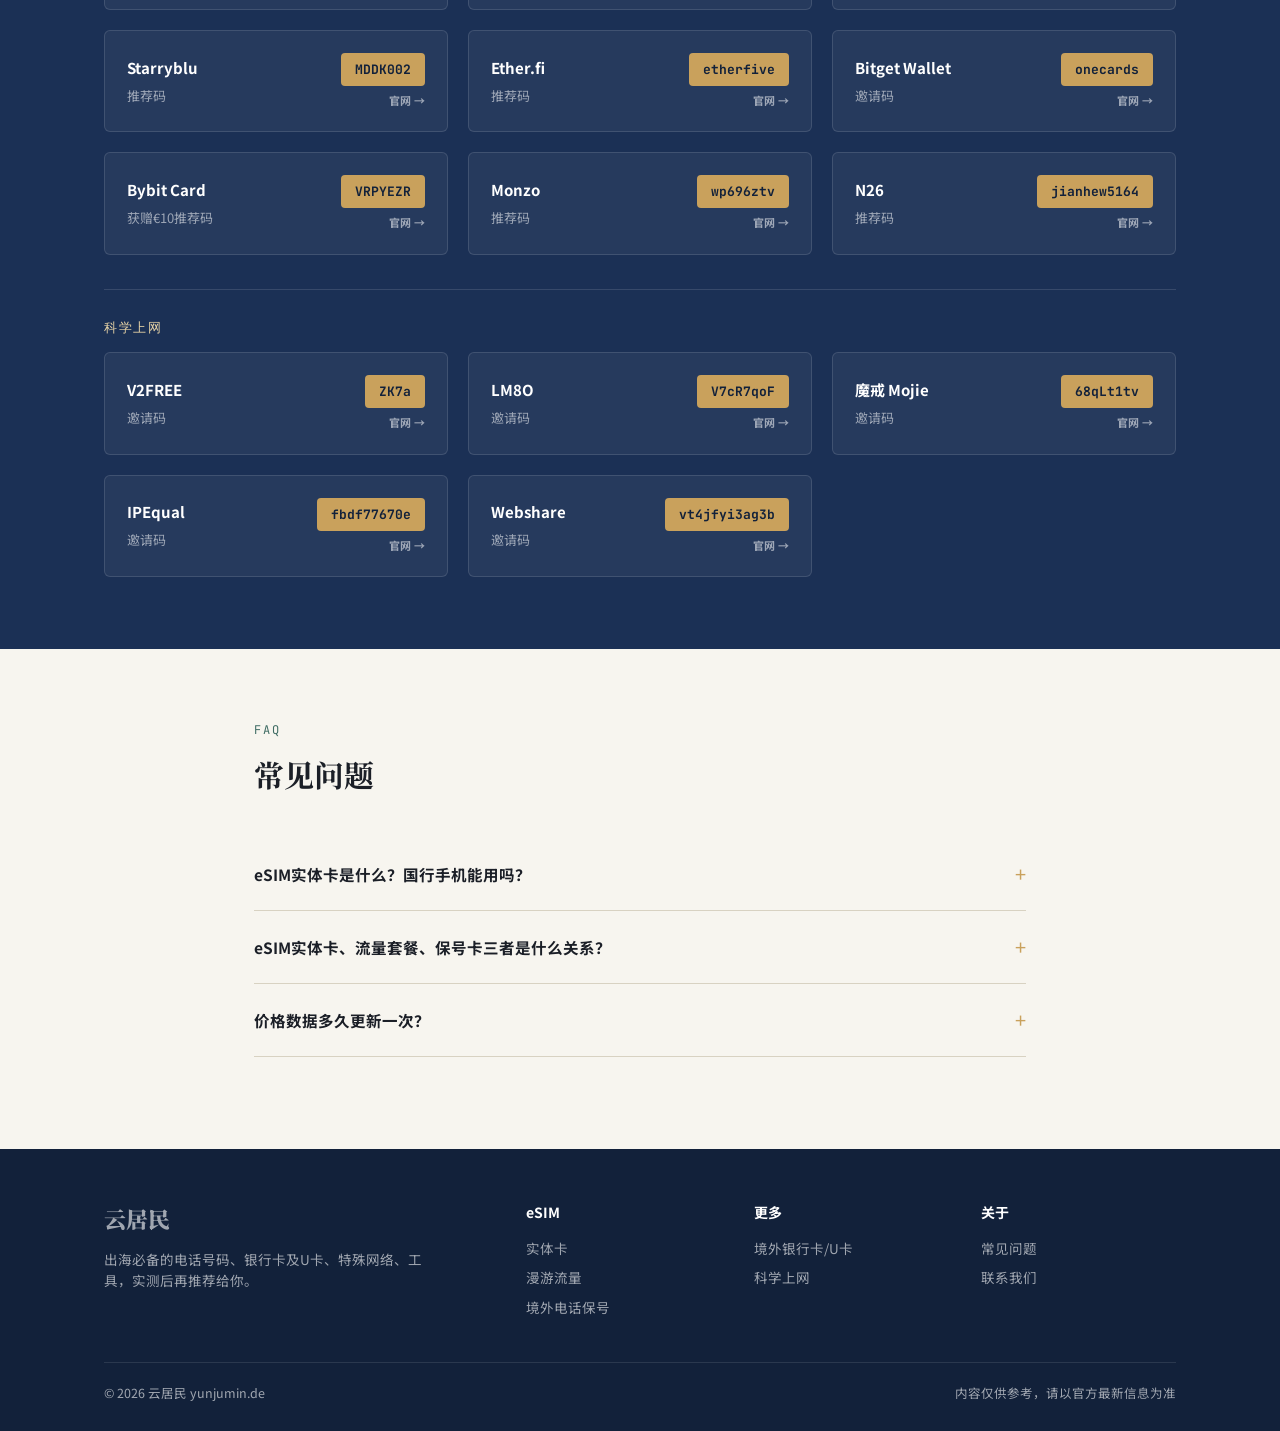
==== commit 00af5342: "Add files via upload" ====
--- a/index.html
+++ b/index.html
@@ -34,6 +34,16 @@
   });
 </script>
 
+<div class="cat-strip">
+  <div class="wrap quick-cats">
+    <a href="esim-card.html">eSIM实体卡</a>
+    <a href="esim.html">漫游流量</a>
+    <a href="keepnumber.html">境外电话保号</a>
+    <a href="fxcard.html">境外银行卡/U卡</a>
+    <a href="network.html">科学上网</a>
+  </div>
+</div>
+
 <section class="hero">
   <div class="wrap hero-inner">
     <div class="hero-eyebrow">BOARDING · 出海工具箱</div>
@@ -41,13 +51,6 @@
     <p class="lead">从落地那一刻起要用到的工具，我们都试过、比过、踩过坑——把最值得用的留给你。</p>
     <div class="hero-actions">
       <a href="#faq" class="btn btn-ghost">先看常见问题</a>
-    </div>
-    <div class="quick-cats">
-      <a href="esim-card.html">eSIM实体卡</a>
-      <a href="esim.html">漫游流量</a>
-      <a href="keepnumber.html">境外电话保号</a>
-      <a href="fxcard.html">境外银行卡/U卡</a>
-      <a href="network.html">科学上网</a>
     </div>
     <div class="boarding-strip">
       <div><b>5+</b>覆盖品类</div>
--- a/style.css
+++ b/style.css
@@ -65,13 +65,14 @@
 .boarding-strip b{display:block;color:var(--white);font-size:15px;margin-bottom:2px;}
 
 /* ============================================================
-   首页Hero下方的分类速览条 —— 手机端也直接可见，不依赖顶部汉堡菜单
-   ============================================================ */
-.quick-cats{display:flex;gap:10px;overflow-x:auto;padding:2px 0 6px;margin-top:32px;-webkit-overflow-scrolling:touch;scrollbar-width:none;}
+   首页顶部分类速览条 —— 紧贴header下方，手机端也直接可见
+   ============================================================ */
+.cat-strip{background:var(--navy-2);border-top:1px solid rgba(255,255,255,.06);padding:12px 0;}
+.quick-cats{display:flex;gap:10px;overflow-x:auto;-webkit-overflow-scrolling:touch;scrollbar-width:none;}
 .quick-cats::-webkit-scrollbar{display:none;}
 .quick-cats a{
   flex-shrink:0;background:rgba(255,255,255,.08);border:1px solid rgba(255,255,255,.18);
-  color:var(--white);font-size:13px;font-weight:700;padding:9px 16px;border-radius:20px;white-space:nowrap;
+  color:var(--white);font-size:12.5px;font-weight:700;padding:8px 15px;border-radius:20px;white-space:nowrap;
   transition:border-color .15s, color .15s;
 }
 .quick-cats a:hover{border-color:var(--gold-soft);color:var(--gold-soft);}
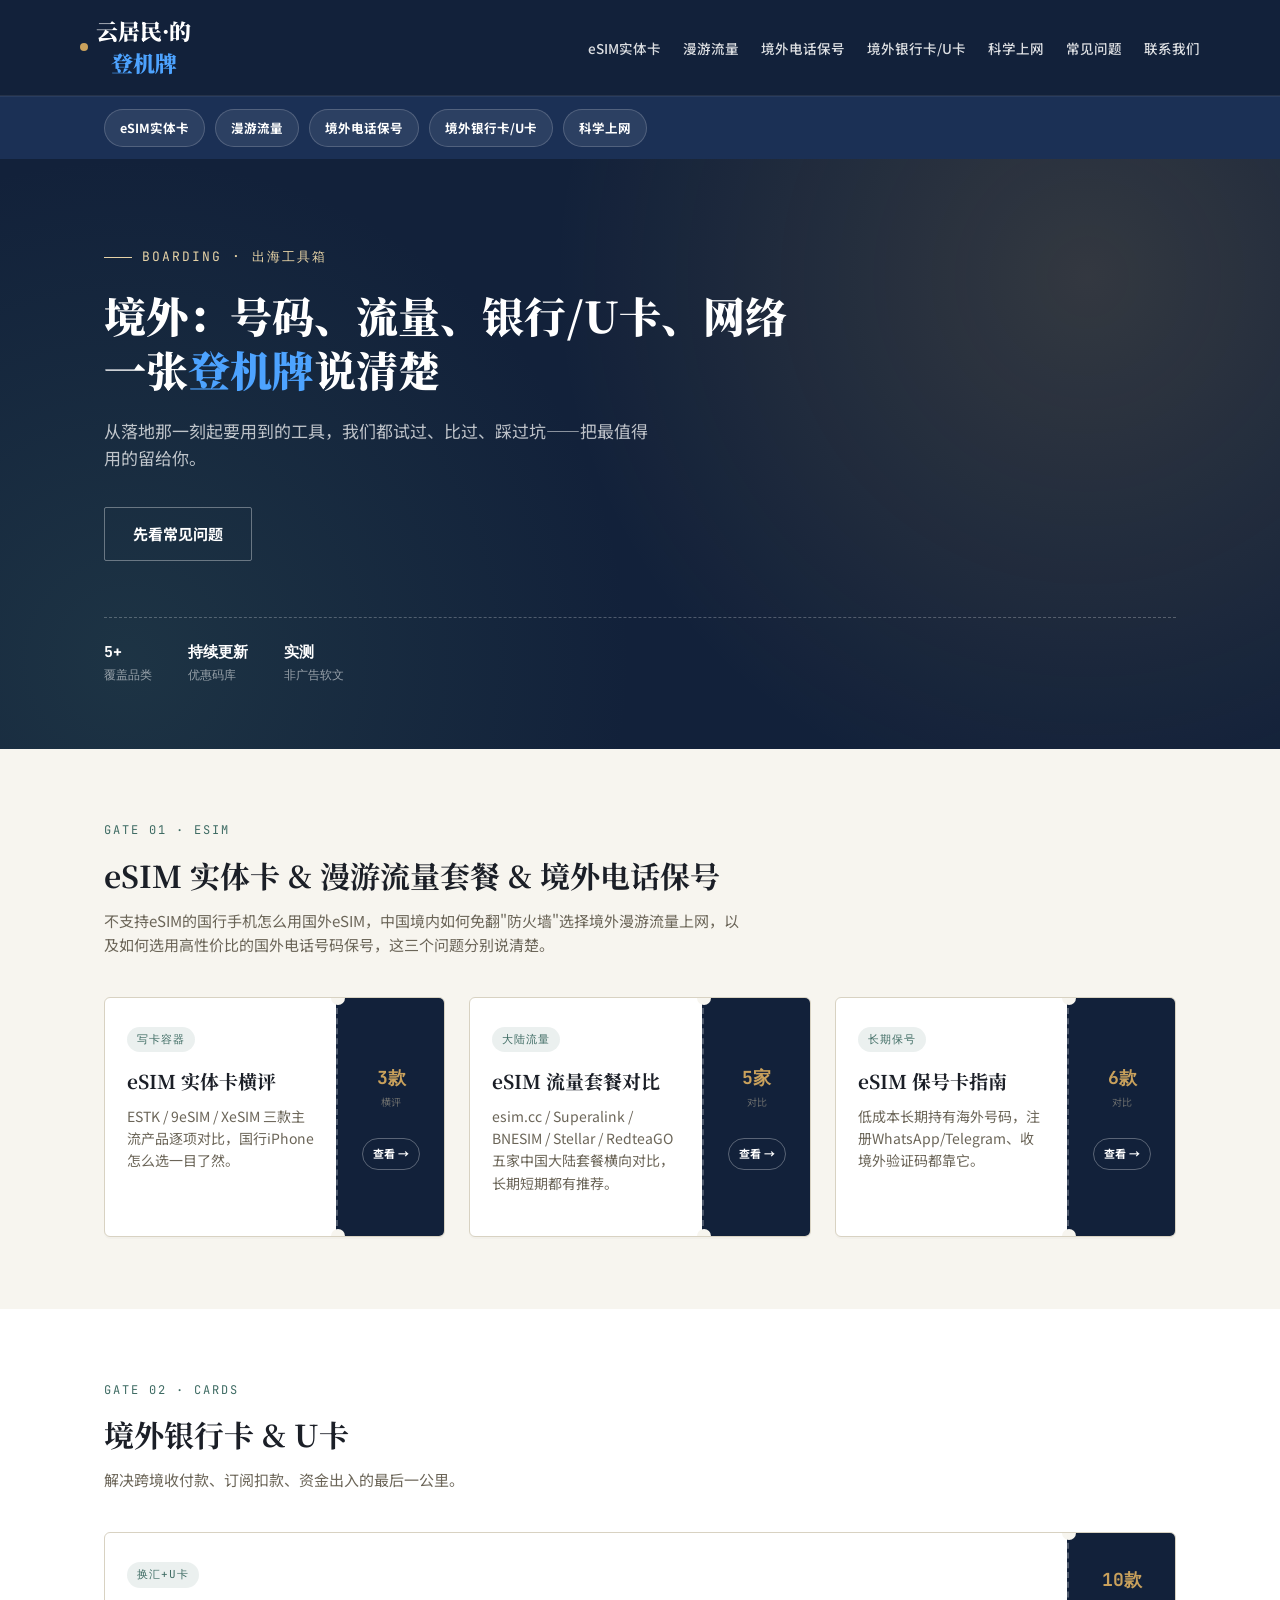
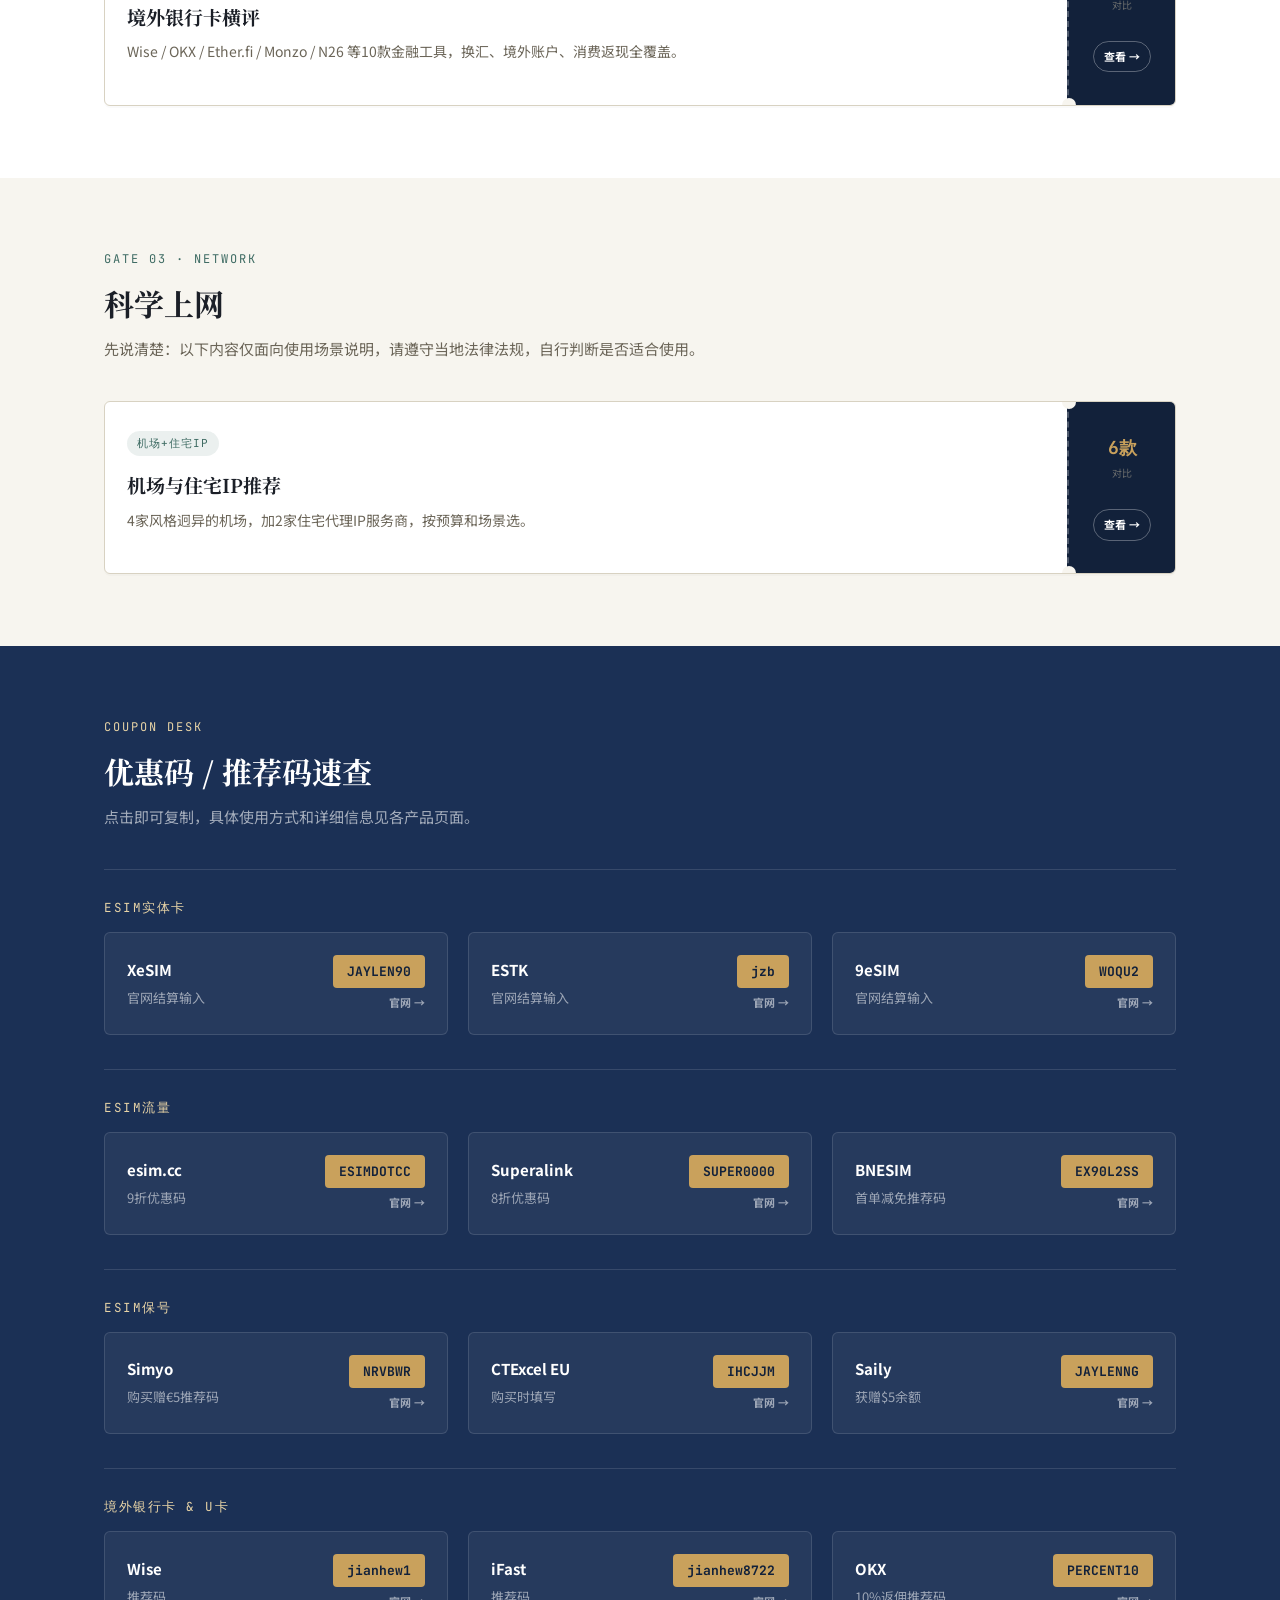
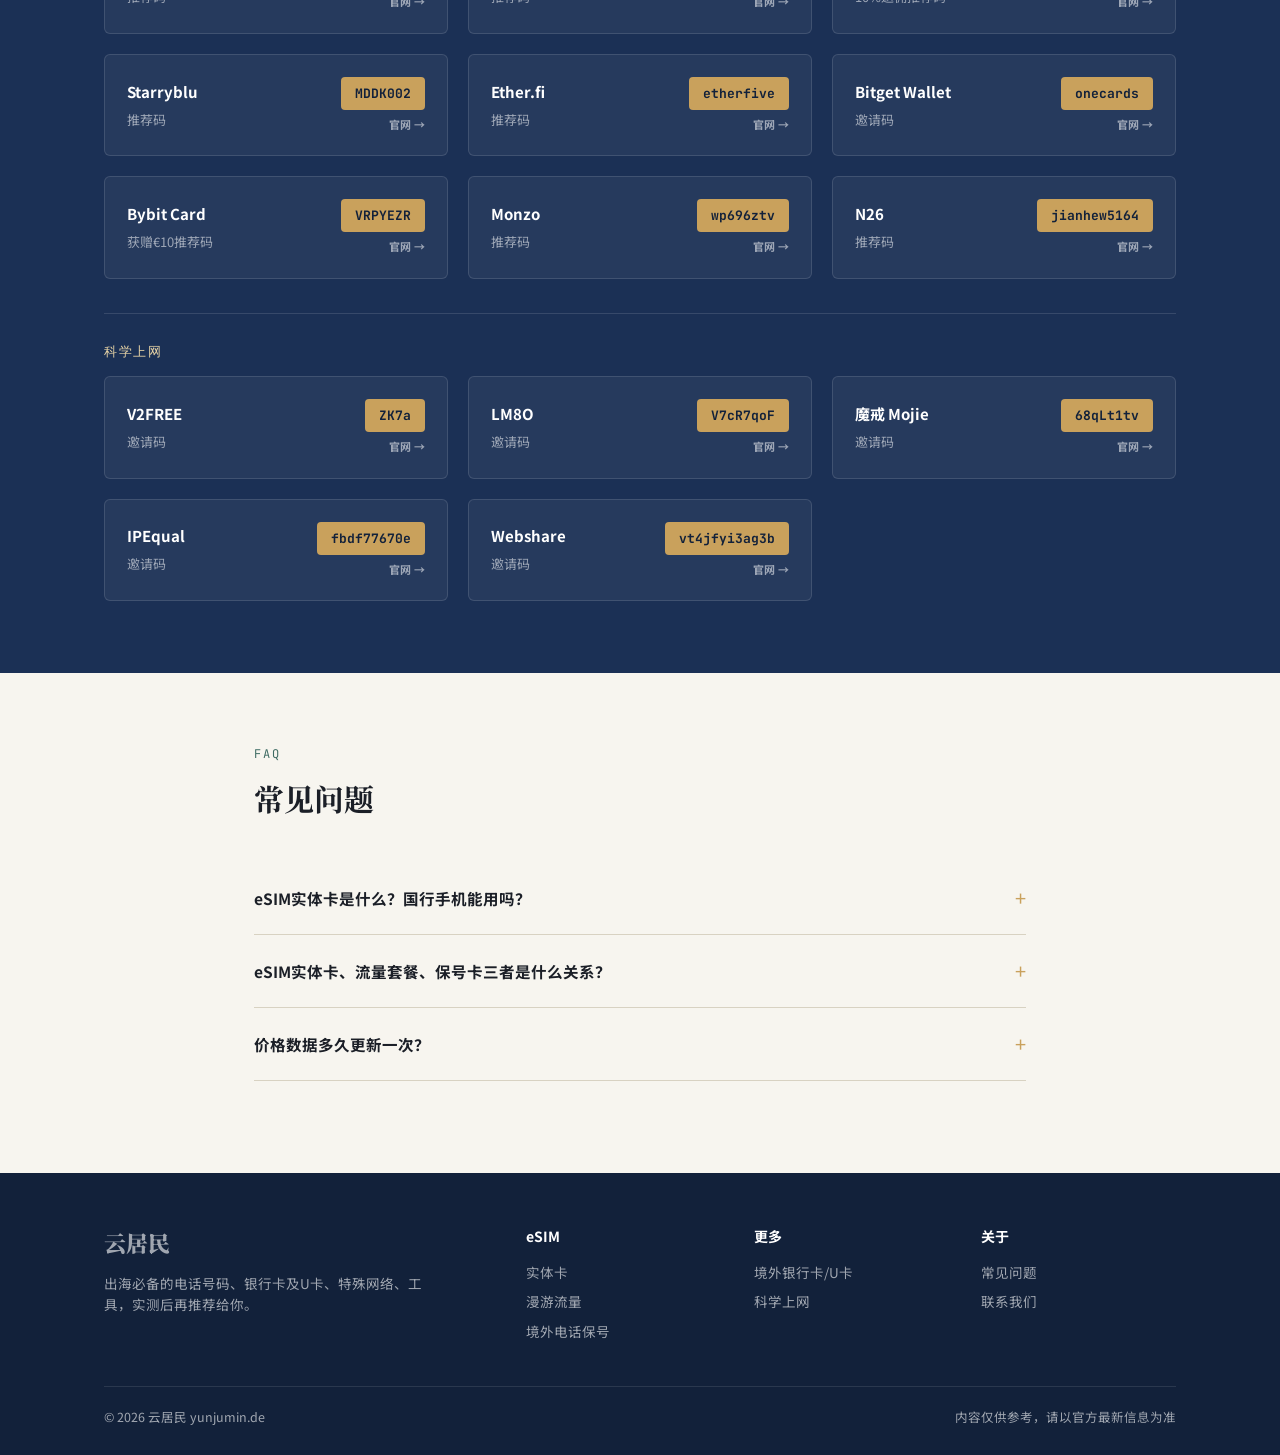
==== commit 2a8f8dcb: "Add files via upload" ====
--- a/index.html
+++ b/index.html
@@ -64,8 +64,8 @@
   <div class="wrap">
     <div class="section-head">
       <div class="section-eyebrow">Gate 01 · eSIM</div>
-      <h2>eSIM 实体卡 &amp; 流量套餐</h2>
-      <p>不支持eSIM的手机怎么用eSIM，落地怎么选流量，两个问题分别说清楚。</p>
+      <h2>eSIM 实体卡 &amp; 漫游流量套餐 &amp; 境外电话保号</h2>
+      <p>不支持eSIM的国行手机怎么用国外eSIM，中国境内如何免翻"防火墙"选择境外漫游流量上网，以及如何选用高性价比的国外电话号码保号，这三个问题分别说清楚。</p>
     </div>
     <div class="ticket-grid">
       <div class="ticket">
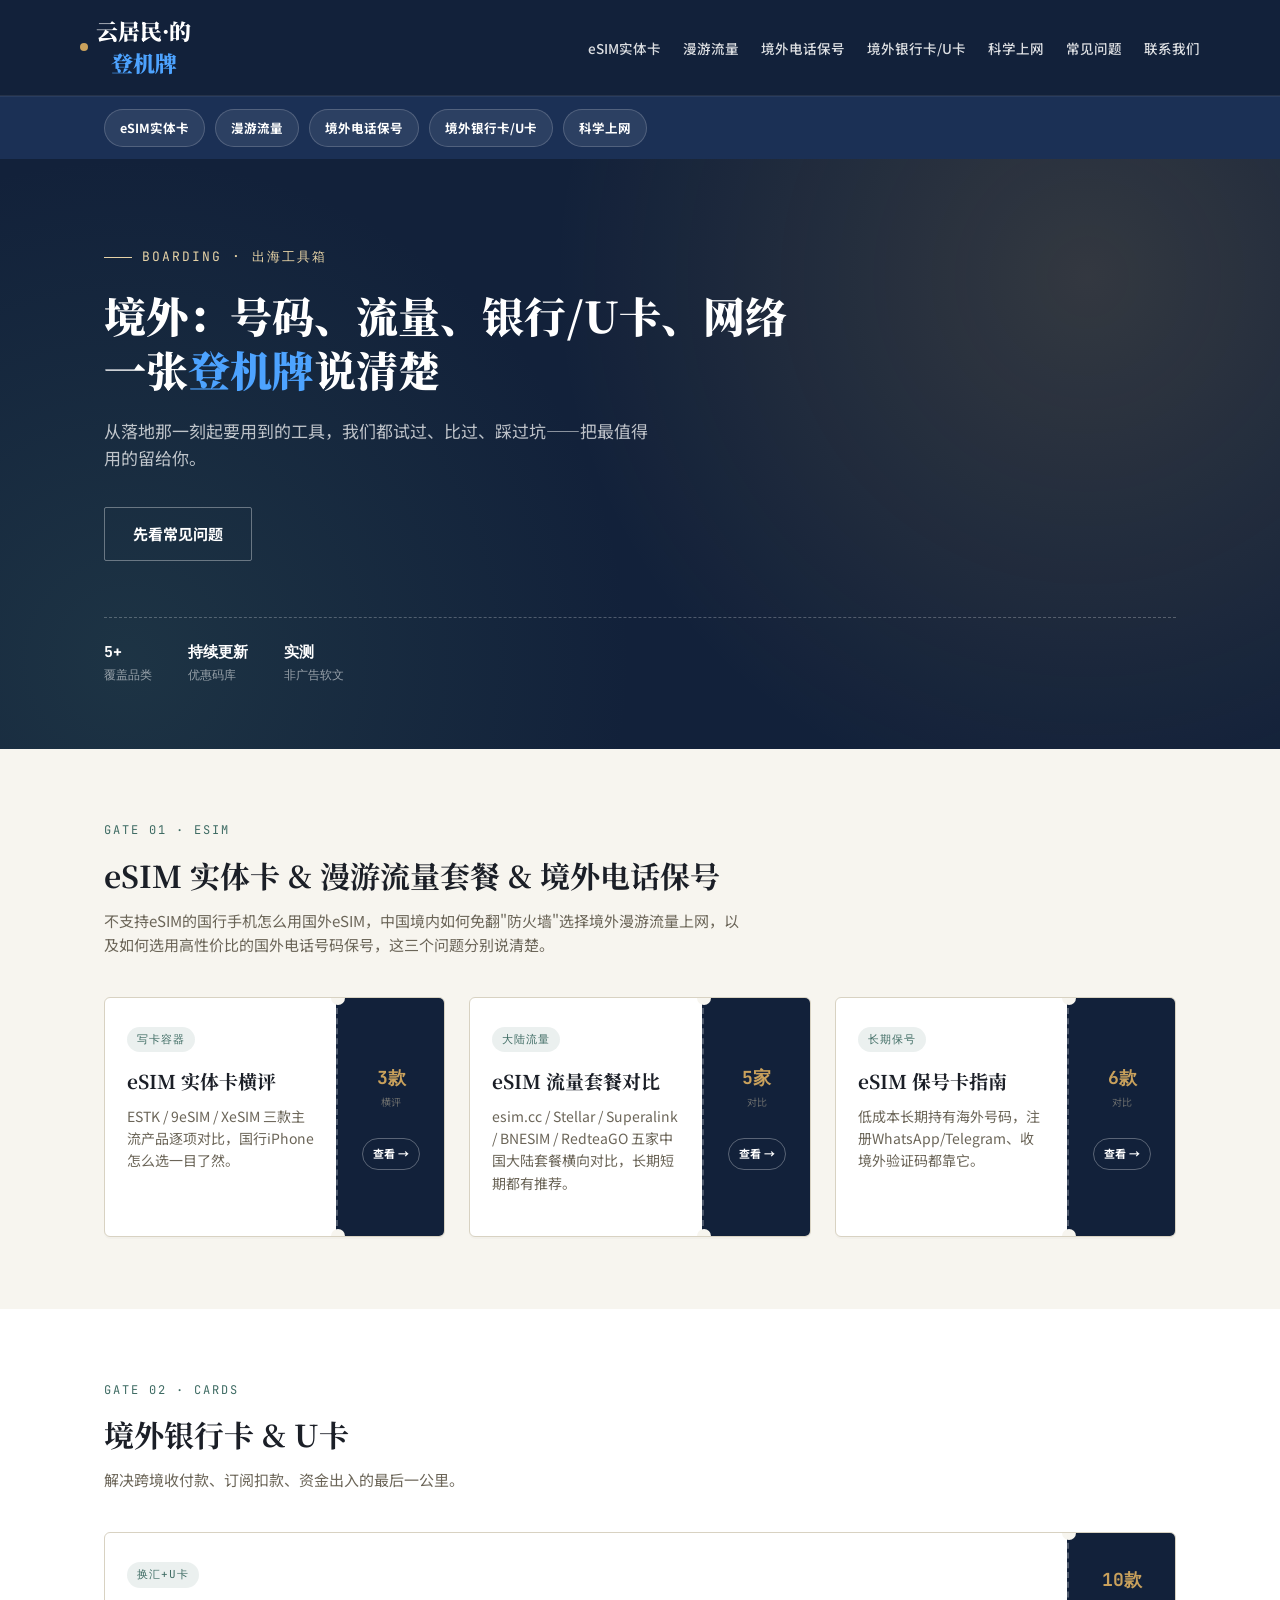
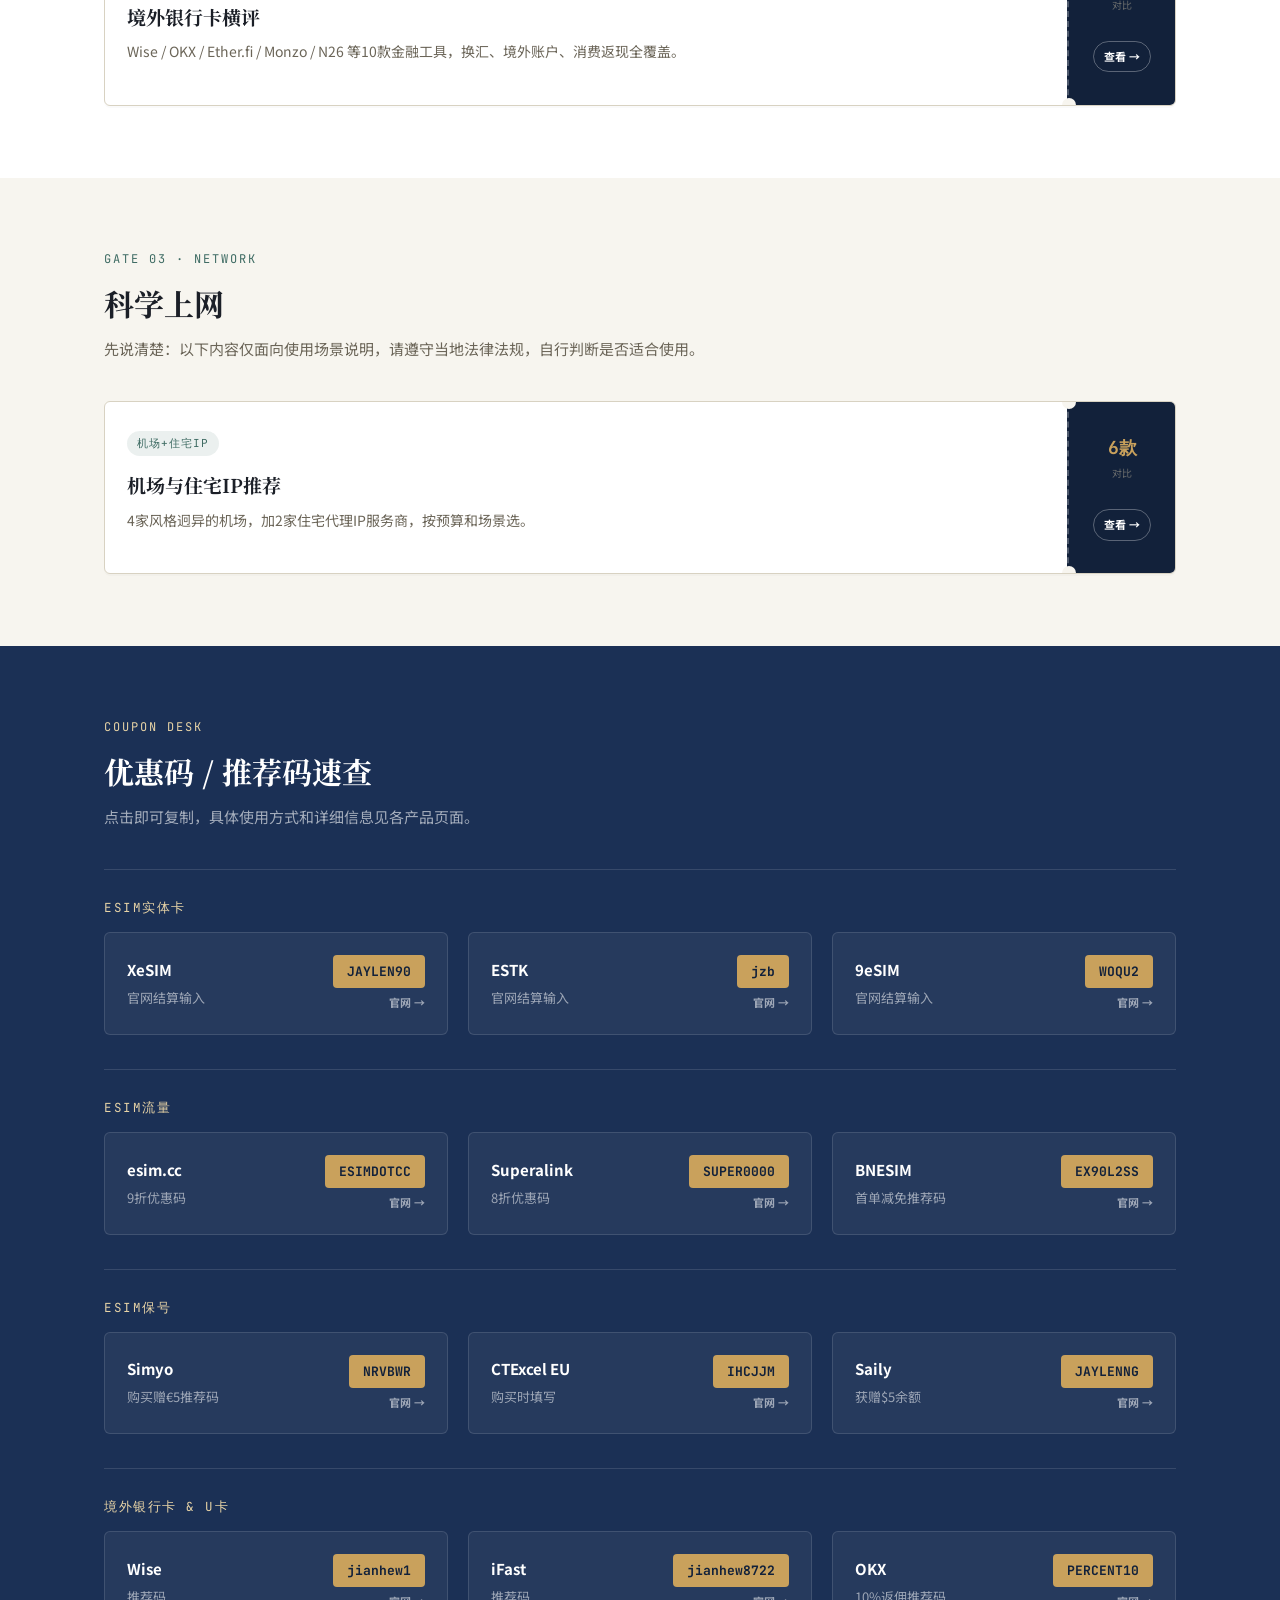
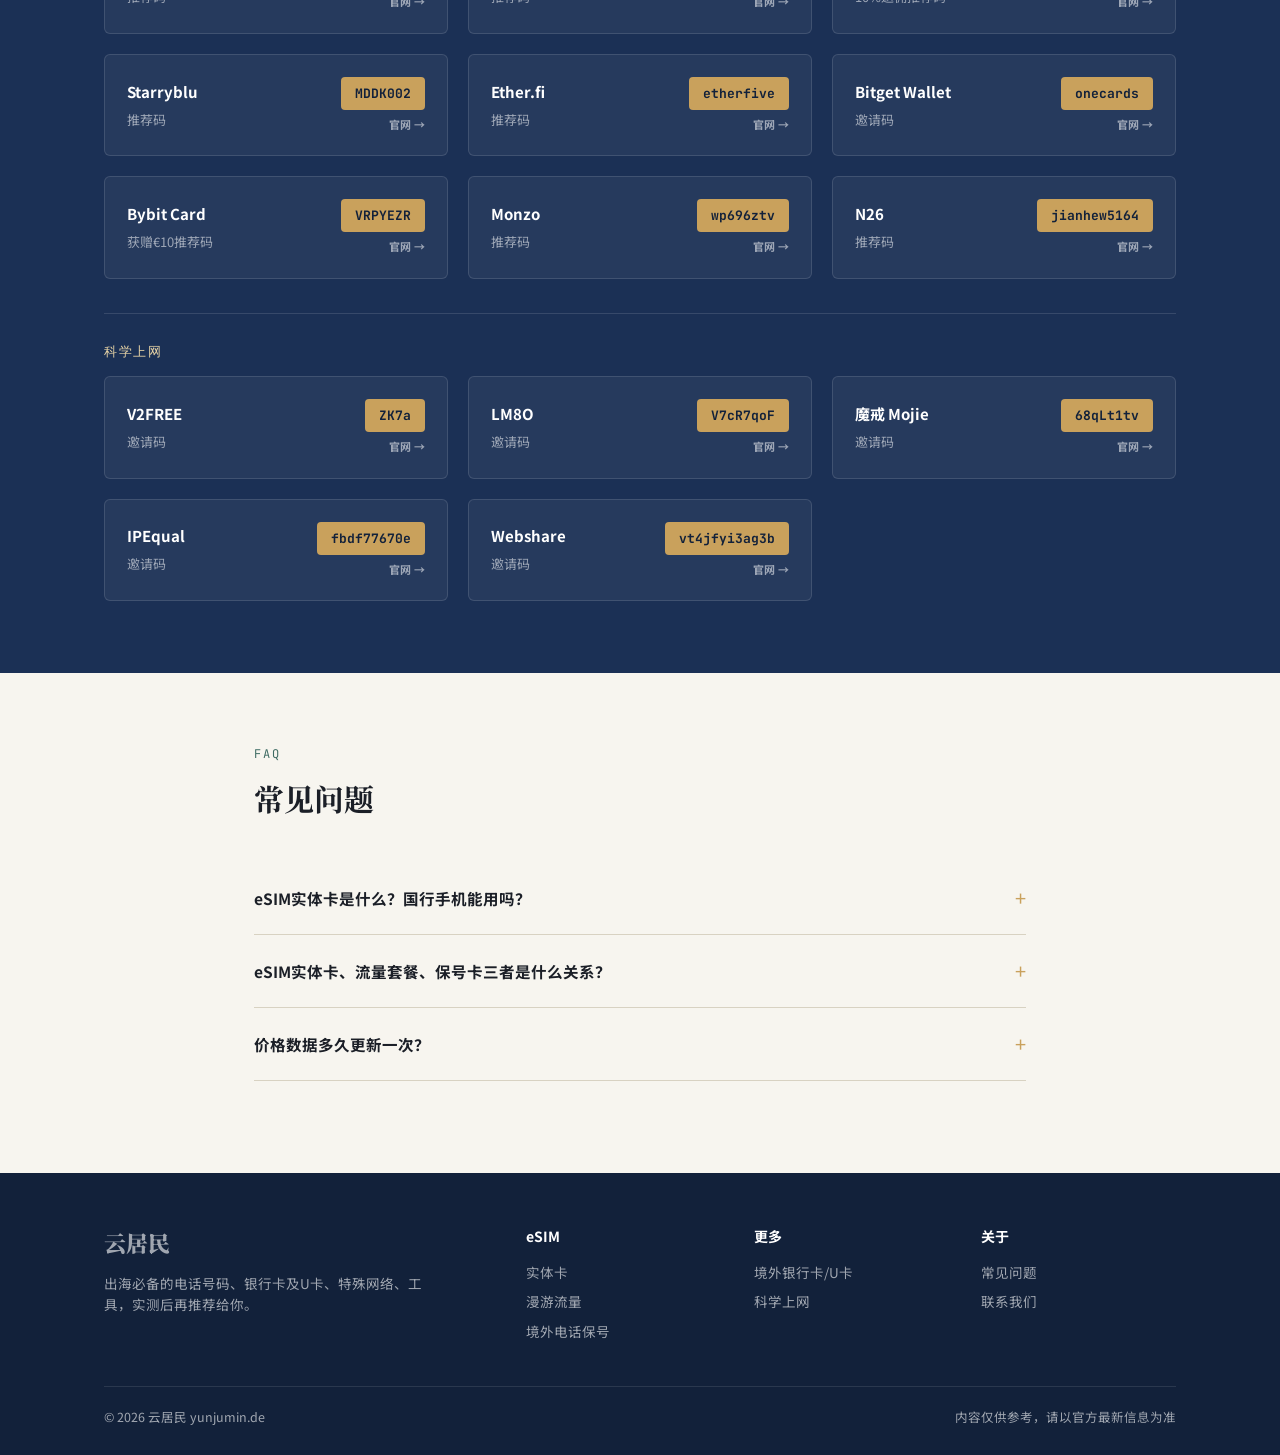
==== commit cf46f69c: "Add files via upload" ====
--- a/index.html
+++ b/index.html
@@ -84,7 +84,7 @@
         <div class="ticket-main">
           <span class="ticket-tag">大陆流量</span>
           <h3>eSIM 流量套餐对比</h3>
-          <p>esim.cc / Superalink / BNESIM / Stellar / RedteaGO 五家中国大陆套餐横向对比，长期短期都有推荐。</p>
+          <p>esim.cc / Stellar / Superalink / BNESIM / RedteaGO 五家中国大陆套餐横向对比，长期短期都有推荐。</p>
         </div>
         <div class="ticket-stub">
           <div class="price mono">5家</div>
